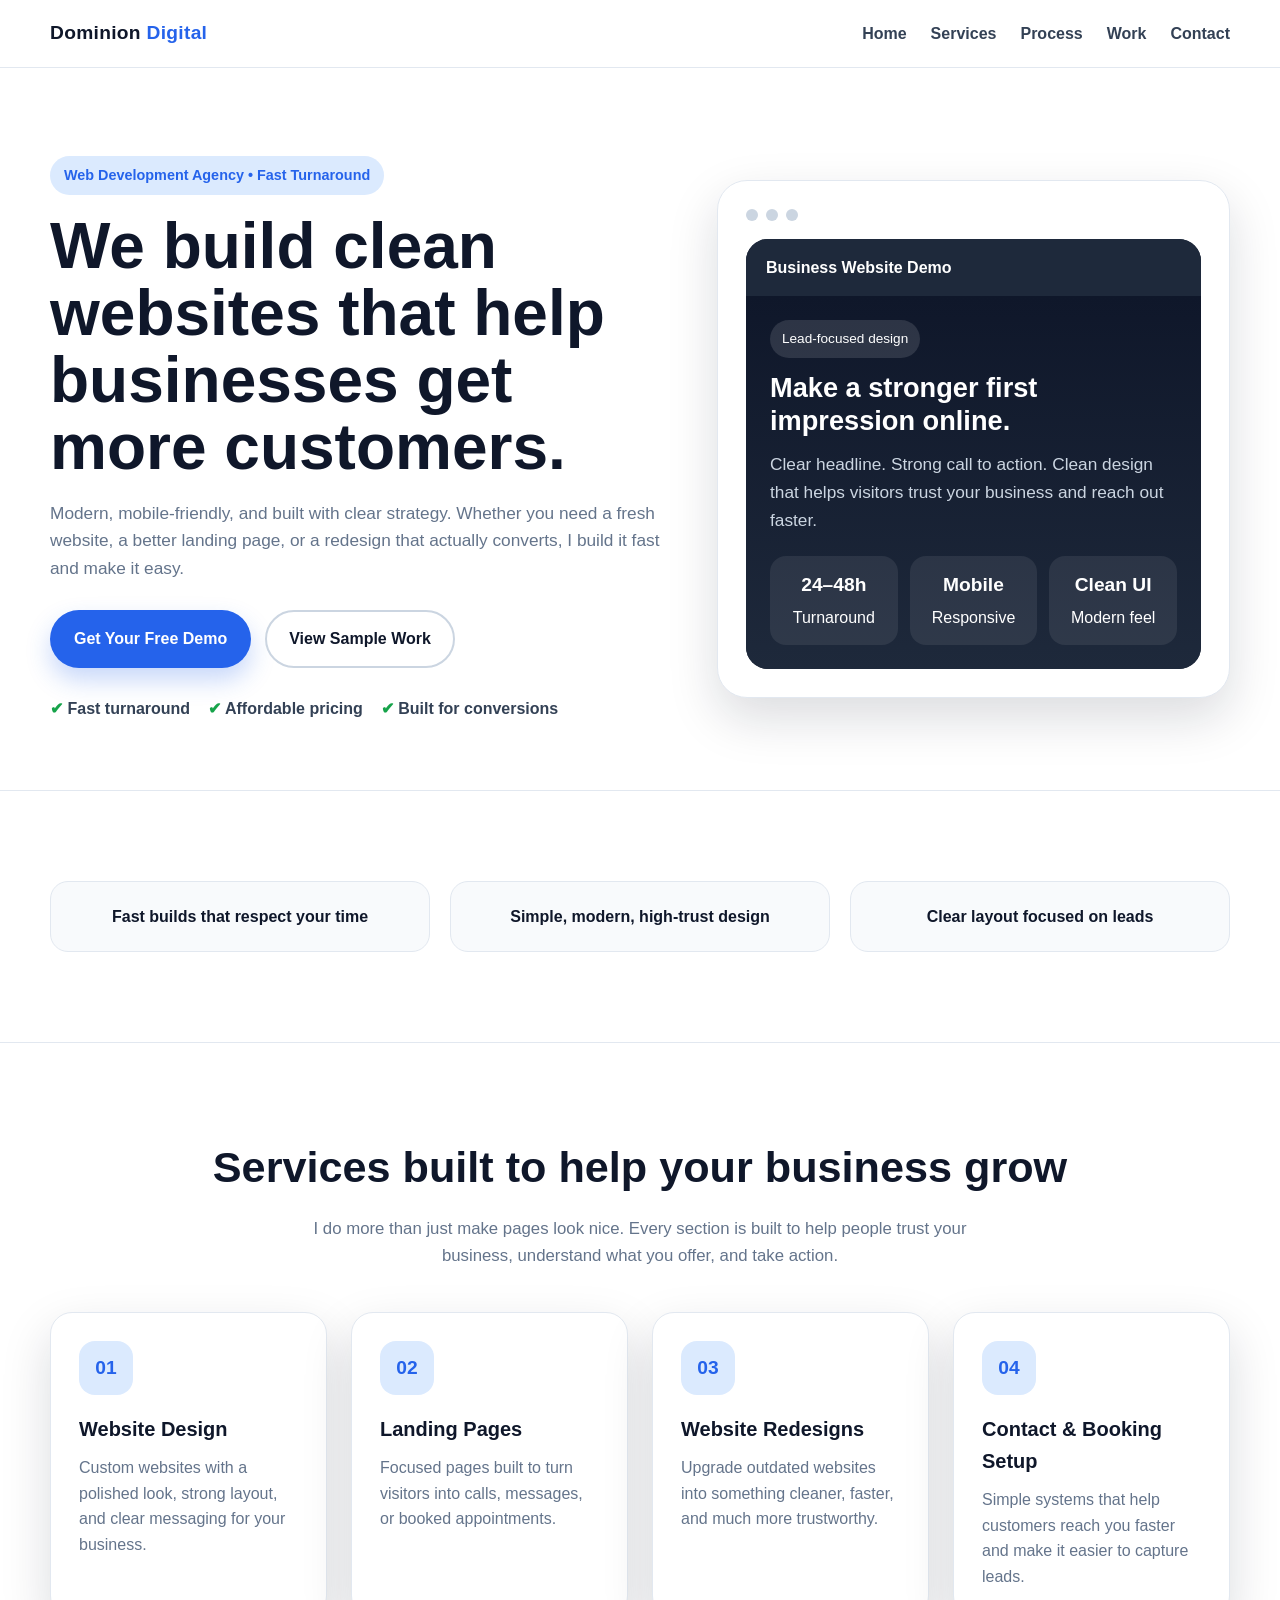
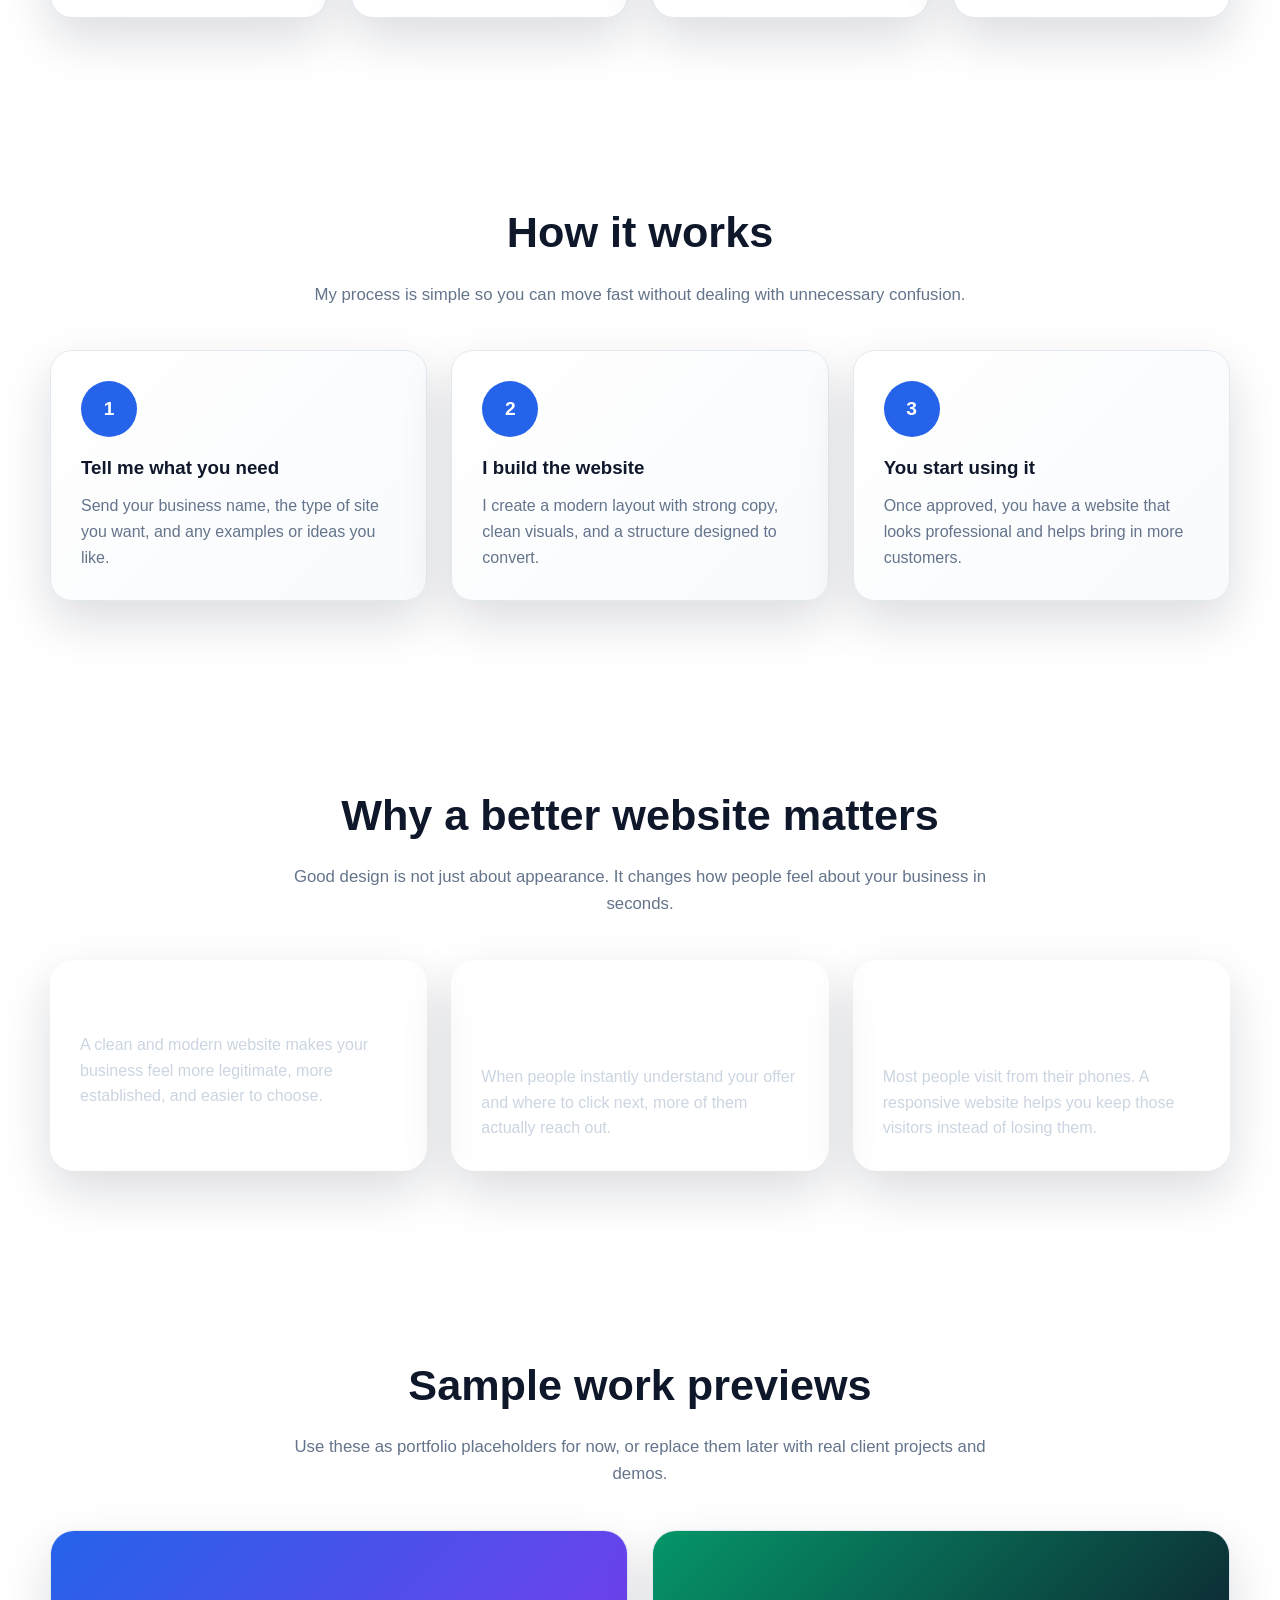
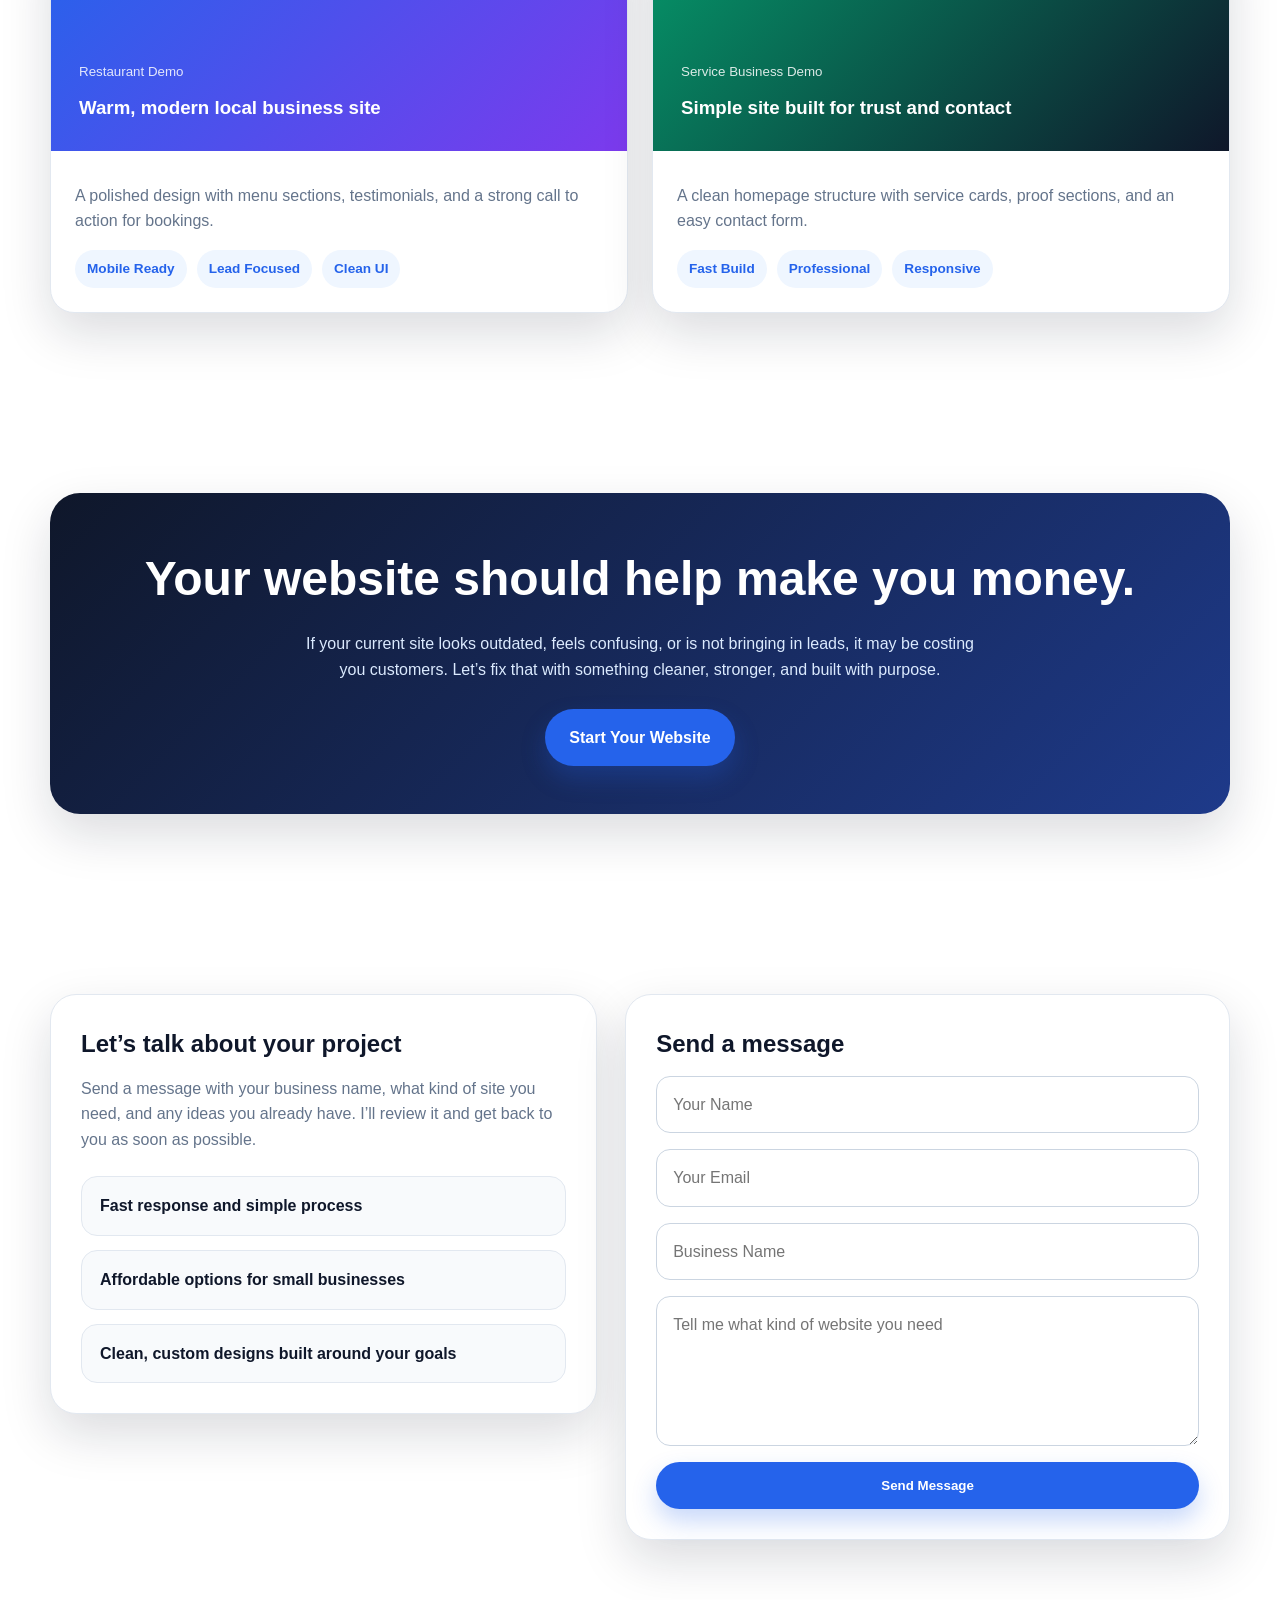
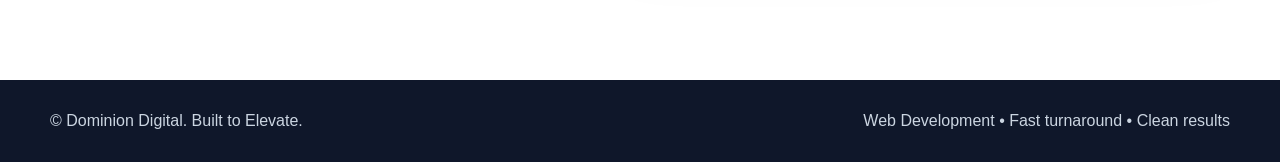
==== index.html @ 0192333b "Update index.html" ====
<!DOCTYPE html>
<html lang="en">
<head>
  <meta charset="UTF-8" />
  <meta name="viewport" content="width=device-width, initial-scale=1.0" />
  <title>Dominion Digital</title>
  <style>
    * {
      margin: 0;
      padding: 0;
      box-sizing: border-box;
    }

    :root {
      /*
      --bg: #0f172a;
      --bg-soft: #111827; */
      --card: #ffffff;
      --text: #0f172a;
      --muted: #64748b;
      --light: #e2e8f0;
      --accent: #2563eb;
      --accent-dark: #1d4ed8;
      --success: #16a34a;
      --shadow: 0 20px 50px rgba(15, 23, 42, 0.15);
      --radius: 22px;
      --max: 1180px;
    }

    html {
      scroll-behavior: smooth;
    }

    body {
      font-family: Arial, Helvetica, sans-serif;
      color: var(--text);
      line-height: 1.6;
      background: url("https://i.gifer.com/origin/a9/a9275d1c460581c5c60803aae0e03302_w200.gif") no-repeat center center;
      background-size: cover;
    }

    a {
      text-decoration: none;
      color: inherit;
    }

    .container {
      width: min(var(--max), calc(100% - 2rem));
      margin: 0 auto;
    }

    .btn {
      display: inline-block;
      padding: 14px 22px;
      border-radius: 999px;
      font-weight: 700;
      transition: 0.25s ease;
      border: 2px solid transparent;
    }

    .btn-primary {
      background: var(--accent);
      color: white;
      box-shadow: 0 12px 25px rgba(37, 99, 235, 0.25);
    }

    .btn-primary:hover {
      background: var(--accent-dark);
      transform: translateY(-2px);
    }

    .btn-secondary {
      background: white;
      color: var(--text);
      border-color: #cbd5e1;
    }

    .btn-secondary:hover {
      transform: translateY(-2px);
      border-color: var(--accent);
      color: var(--accent);
    }

    .section {
      background: url("https://i.gifer.com/origin/a9/a9275d1c460581c5c60803aae0e03302_w200.gif") no-repeat bottom;
      background-size: 100% auto;
    }

    .section-title {
      font-size: clamp(2rem, 4vw, 2.7rem);
      margin-bottom: 14px;
      text-align: center;
    }

    .section-text {
      max-width: 720px;
      margin: 0 auto 42px;
      color: var(--muted);
      text-align: center;
      font-size: 1.05rem;
    }

    header {
      position: sticky;
      top: 0;
      z-index: 100;
      background: rgba(255, 255, 255, 0.92);
      backdrop-filter: blur(12px);
      border-bottom: 1px solid #e2e8f0;
    }

    .nav-wrap {
      display: flex;
      align-items: center;
      justify-content: space-between;
      padding: 18px 0;
      gap: 20px;
    }

    .logo {
      font-size: 1.2rem;
      font-weight: 800;
      letter-spacing: 0.3px;
    }

    .logo span {
      color: var(--accent);
    }

    nav {
      display: flex;
      gap: 24px;
      align-items: center;
      flex-wrap: wrap;
    }

    nav a {
      color: #334155;
      font-weight: 600;
    }

    nav a:hover {
      color: var(--accent);
    }

    .hero {
      background: rgba(255, 255, 255, 0.85);
      backdrop-filter: blur(10px);
      padding: 88px 0 68px;
      overflow: hidden;
    }

    .hero-grid {
      display: grid;
      grid-template-columns: 1.1fr 0.9fr;
      align-items: center;
      gap: 40px;
    }

    .eyebrow {
      display: inline-block;
      background: #dbeafe;
      color: var(--accent);
      padding: 8px 14px;
      border-radius: 999px;
      font-size: 0.9rem;
      font-weight: 700;
      margin-bottom: 18px;
    }

    .hero h1 {
      font-size: clamp(2.5rem, 5vw, 4.4rem);
      line-height: 1.05;
      margin-bottom: 18px;
    }

    .hero p {
      font-size: 1.08rem;
      color: var(--muted);
      max-width: 620px;
      margin-bottom: 28px;
    }

    .hero-actions {
      display: flex;
      gap: 14px;
      flex-wrap: wrap;
      margin-bottom: 28px;
    }

    .mini-proof {
      display: flex;
      flex-wrap: wrap;
      gap: 18px;
      color: #334155;
      font-weight: 600;
    }

    .mini-proof span::before {
      content: "✔ ";
      color: var(--success);
    }

    .hero-card {
      background: white;
      border-radius: 30px;
      padding: 28px;
      box-shadow: var(--shadow);
      border: 1px solid #e2e8f0;
    }

    .browser-bar {
      display: flex;
      gap: 8px;
      margin-bottom: 18px;
    }

    .browser-bar span {
      width: 12px;
      height: 12px;
      border-radius: 50%;
      background: #cbd5e1;
    }

    .mockup {
      border-radius: 22px;
      overflow: hidden;
      background: #0f172a;
    }

    .mockup-top {
      background: #1e293b;
      color: white;
      padding: 16px 20px;
      font-weight: 700;
    }

    .mockup-body {
      padding: 24px;
      background: linear-gradient(180deg, #0f172a, #1e293b);
      color: white;
    }

    .mockup-badge {
      display: inline-block;
      background: rgba(255,255,255,0.12);
      padding: 8px 12px;
      border-radius: 999px;
      font-size: 0.85rem;
      margin-bottom: 14px;
    }

    .mockup h3 {
      font-size: 1.7rem;
      line-height: 1.2;
      margin-bottom: 14px;
    }

    .mockup p {
      color: #cbd5e1;
      margin-bottom: 22px;
    }

    .mockup-stats {
      display: grid;
      grid-template-columns: repeat(3, 1fr);
      gap: 12px;
    }

    .mockup-stats div {
      background: rgba(255,255,255,0.08);
      border-radius: 16px;
      padding: 14px;
      text-align: center;
    }

    .mockup-stats strong {
      display: block;
      font-size: 1.2rem;
      margin-bottom: 4px;
    }

    .proof {
      padding: 28px 0;
      border-top: 1px solid #e2e8f0;
      border-bottom: 1px solid #e2e8f0;
    }

    .proof-row {
      display: grid;
      grid-template-columns: repeat(3, 1fr);
      gap: 20px;
    }

    .proof-item {
      background: #f8fafc;
      border: 1px solid #e2e8f0;
      padding: 22px;
      border-radius: 18px;
      text-align: center;
      font-weight: 700;
    }

    .proof,
    .services,
    .process,
    .benefits,
    .portfolio,
    .contact {
      padding: 90px 0;
    }

    .cards {
      display: grid;
      grid-template-columns: repeat(4, 1fr);
      gap: 24px;
    }

    .card {
      background: white;
      border-radius: var(--radius);
      padding: 28px;
      box-shadow: var(--shadow);
      border: 1px solid #e2e8f0;
      transition: 0.25s ease;
    }

    .card:hover {
      transform: translateY(-6px);
    }

    .icon {
      width: 54px;
      height: 54px;
      border-radius: 16px;
      display: grid;
      place-items: center;
      background: #dbeafe;
      color: var(--accent);
      font-size: 1.2rem;
      font-weight: 800;
      margin-bottom: 18px;
    }

    .card h3 {
      margin-bottom: 10px;
      font-size: 1.25rem;
    }

    .card p {
      color: var(--muted);
    }

    .process-wrap {
      display: grid;
      grid-template-columns: repeat(3, 1fr);
      gap: 24px;
    }

    .step {
      background: linear-gradient(135deg, white, #f8fafc);
      border-radius: 22px;
      border: 1px solid #e2e8f0;
      box-shadow: var(--shadow);
      padding: 30px;
    }

    .step-number {
      width: 56px;
      height: 56px;
      border-radius: 50%;
      display: grid;
      place-items: center;
      font-size: 1.2rem;
      font-weight: 800;
      color: white;
      background: var(--accent);
      margin-bottom: 16px;
    }

    .step h3 {
      margin-bottom: 10px;
    }

    .step p {
      color: var(--muted);
    }

    .benefit-grid {
      display: grid;
      grid-template-columns: repeat(3, 1fr);
      gap: 24px;
    }

    .benefit {
      background: var(--bg);
      color: white;
      border-radius: 24px;
      padding: 30px;
      box-shadow: var(--shadow);
    }

    .benefit h3 {
      margin-bottom: 10px;
      font-size: 1.25rem;
    }

    .benefit p {
      color: #cbd5e1;
    }

    .portfolio-grid {
      display: grid;
      grid-template-columns: repeat(2, 1fr);
      gap: 24px;
    }

    .portfolio-card {
      background: white;
      border-radius: 24px;
      overflow: hidden;
      box-shadow: var(--shadow);
      border: 1px solid #e2e8f0;
    }

    .portfolio-image {
      height: 220px;
      background: linear-gradient(135deg, #2563eb, #7c3aed);
      padding: 28px;
      color: white;
      display: flex;
      flex-direction: column;
      justify-content: end;
    }

    .portfolio-image small {
      opacity: 0.85;
      margin-bottom: 10px;
    }

    .portfolio-content {
      padding: 24px;
    }

    .portfolio-content p {
      color: var(--muted);
      margin: 8px 0 16px;
    }

    .tag-row {
      display: flex;
      gap: 10px;
      flex-wrap: wrap;
    }

    .tag {
      padding: 8px 12px;
      border-radius: 999px;
      background: #eff6ff;
      color: var(--accent);
      font-size: 0.85rem;
      font-weight: 700;
    }

    .cta {
      padding: 90px 0;
    }

    .cta-box {
      background: linear-gradient(135deg, #0f172a, #1e3a8a);
      color: white;
      border-radius: 30px;
      padding: 48px;
      text-align: center;
      box-shadow: var(--shadow);
    }

    .cta-box h2 {
      font-size: clamp(2rem, 4vw, 3rem);
      margin-bottom: 14px;
    }

    .cta-box p {
      max-width: 680px;
      margin: 0 auto 26px;
      color: #dbeafe;
    }

    .contact-wrap {
      display: grid;
      grid-template-columns: 0.95fr 1.05fr;
      gap: 28px;
      align-items: start;
    }

    .contact-info,
    .contact-form {
      background: white;
      border-radius: 26px;
      padding: 30px;
      border: 1px solid #e2e8f0;
      box-shadow: var(--shadow);
    }

    .contact-info h3,
    .contact-form h3 {
      font-size: 1.5rem;
      margin-bottom: 12px;
    }

    .contact-info p {
      color: var(--muted);
      margin-bottom: 18px;
    }

    .contact-points {
      display: grid;
      gap: 14px;
      margin-top: 24px;
    }

    .contact-point {
      padding: 16px 18px;
      border-radius: 16px;
      background: #f8fafc;
      border: 1px solid #e2e8f0;
      font-weight: 600;
    }

    form {
      display: grid;
      gap: 16px;
    }

    input,
    textarea {
      width: 100%;
      padding: 15px 16px;
      border-radius: 14px;
      border: 1px solid #cbd5e1;
      font: inherit;
      outline: none;
      transition: 0.2s ease;
      background: #fff;
    }

    input:focus,
    textarea:focus {
      border-color: var(--accent);
      box-shadow: 0 0 0 4px rgba(37, 99, 235, 0.12);
    }

    textarea {
      min-height: 150px;
      resize: vertical;
    }

    footer {
      background: #0f172a;
      color: #cbd5e1;
      padding: 28px 0;
      margin-top: 50px;
    }

    .footer-row {
      display: flex;
      justify-content: space-between;
      gap: 18px;
      flex-wrap: wrap;
      align-items: center;
    }

    @media (max-width: 1024px) {
      .hero-grid,
      .contact-wrap,
      .cards,
      .proof-row,
      .benefit-grid,
      .process-wrap,
      .portfolio-grid {
        grid-template-columns: repeat(2, 1fr);
      }
    }

    @media (max-width: 768px) {
      .nav-wrap {
        flex-direction: column;
        align-items: flex-start;
      }

      nav {
        gap: 14px;
      }

      .hero-grid,
      .cards,
      .proof-row,
      .benefit-grid,
      .process-wrap,
      .portfolio-grid,
      .contact-wrap,
      .mockup-stats {
        grid-template-columns: 1fr;
      }

      .hero {
        padding-top: 64px;
      }

      .cta-box,
      .contact-info,
      .contact-form,
      .hero-card,
      .card,
      .step,
      .benefit {
        padding: 24px;
      }
    }
  </style>
</head>
<body>
  <header>
    <div class="container nav-wrap">
      <a href="#home" class="logo">Dominion <span>Digital</span></a>
      <nav>
        <a href="#home">Home</a>
        <a href="#services">Services</a>
        <a href="#process">Process</a>
        <a href="#portfolio">Work</a>
        <a href="#contact">Contact</a>
      </nav>
    </div>
  </header>

  <section class="hero" id="home">
    <div class="container hero-grid">
      <div>
        <div class="eyebrow">Web Development Agency • Fast Turnaround</div>
        <h1>We build clean websites that help businesses get more customers.</h1>
        <p>
          Modern, mobile-friendly, and built with clear strategy. Whether you need a fresh website,
          a better landing page, or a redesign that actually converts, I build it fast and make it easy.
        </p>
        <div class="hero-actions">
          <a href="#contact" class="btn btn-primary">Get Your Free Demo</a>
          <a href="#portfolio" class="btn btn-secondary">View Sample Work</a>
        </div>
        <div class="mini-proof">
          <span>Fast turnaround</span>
          <span>Affordable pricing</span>
          <span>Built for conversions</span>
        </div>
      </div>

      <div class="hero-card">
        <div class="browser-bar">
          <span></span><span></span><span></span>
        </div>
        <div class="mockup">
          <div class="mockup-top">Business Website Demo</div>
          <div class="mockup-body">
            <div class="mockup-badge">Lead-focused design</div>
            <h3>Make a stronger first impression online.</h3>
            <p>
              Clear headline. Strong call to action. Clean design that helps visitors trust your business and reach out faster.
            </p>
            <div class="mockup-stats">
              <div>
                <strong>24–48h</strong>
                <span>Turnaround</span>
              </div>
              <div>
                <strong>Mobile</strong>
                <span>Responsive</span>
              </div>
              <div>
                <strong>Clean UI</strong>
                <span>Modern feel</span>
              </div>
            </div>
          </div>
        </div>
      </div>
    </div>
  </section>

  <section class="proof">
    <div class="container proof-row">
      <div class="proof-item">Fast builds that respect your time</div>
      <div class="proof-item">Simple, modern, high-trust design</div>
      <div class="proof-item">Clear layout focused on leads</div>
    </div>
  </section>

  <section class="services" id="services">
    <div class="container">
      <h2 class="section-title">Services built to help your business grow</h2>
      <p class="section-text">
        I do more than just make pages look nice. Every section is built to help people trust your business,
        understand what you offer, and take action.
      </p>

      <div class="cards">
        <article class="card">
          <div class="icon">01</div>
          <h3>Website Design</h3>
          <p>Custom websites with a polished look, strong layout, and clear messaging for your business.</p>
        </article>

        <article class="card">
          <div class="icon">02</div>
          <h3>Landing Pages</h3>
          <p>Focused pages built to turn visitors into calls, messages, or booked appointments.</p>
        </article>

        <article class="card">
          <div class="icon">03</div>
          <h3>Website Redesigns</h3>
          <p>Upgrade outdated websites into something cleaner, faster, and much more trustworthy.</p>
        </article>

        <article class="card">
          <div class="icon">04</div>
          <h3>Contact & Booking Setup</h3>
          <p>Simple systems that help customers reach you faster and make it easier to capture leads.</p>
        </article>
      </div>
    </div>
  </section>

  <section class="process" id="process">
    <div class="container">
      <h2 class="section-title">How it works</h2>
      <p class="section-text">
        My process is simple so you can move fast without dealing with unnecessary confusion.
      </p>

      <div class="process-wrap">
        <article class="step">
          <div class="step-number">1</div>
          <h3>Tell me what you need</h3>
          <p>Send your business name, the type of site you want, and any examples or ideas you like.</p>
        </article>

        <article class="step">
          <div class="step-number">2</div>
          <h3>I build the website</h3>
          <p>I create a modern layout with strong copy, clean visuals, and a structure designed to convert.</p>
        </article>

        <article class="step">
          <div class="step-number">3</div>
          <h3>You start using it</h3>
          <p>Once approved, you have a website that looks professional and helps bring in more customers.</p>
        </article>
      </div>
    </div>
  </section>

  <section class="benefits">
    <div class="container">
      <h2 class="section-title">Why a better website matters</h2>
      <p class="section-text">
        Good design is not just about appearance. It changes how people feel about your business in seconds.
      </p>

      <div class="benefit-grid">
        <article class="benefit">
          <h3>Better design builds trust</h3>
          <p>A clean and modern website makes your business feel more legitimate, more established, and easier to choose.</p>
        </article>

        <article class="benefit">
          <h3>Clear layouts improve conversions</h3>
          <p>When people instantly understand your offer and where to click next, more of them actually reach out.</p>
        </article>

        <article class="benefit">
          <h3>Mobile-friendly design wins more customers</h3>
          <p>Most people visit from their phones. A responsive website helps you keep those visitors instead of losing them.</p>
        </article>
      </div>
    </div>
  </section>

  <section class="portfolio" id="portfolio">
    <div class="container">
      <h2 class="section-title">Sample work previews</h2>
      <p class="section-text">
        Use these as portfolio placeholders for now, or replace them later with real client projects and demos.
      </p>

      <div class="portfolio-grid">
        <article class="portfolio-card">
          <div class="portfolio-image">
            <small>Restaurant Demo</small>
            <h3>Warm, modern local business site</h3>
          </div>
          <div class="portfolio-content">
            <p>A polished design with menu sections, testimonials, and a strong call to action for bookings.</p>
            <div class="tag-row">
              <span class="tag">Mobile Ready</span>
              <span class="tag">Lead Focused</span>
              <span class="tag">Clean UI</span>
            </div>
          </div>
        </article>

        <article class="portfolio-card">
          <div class="portfolio-image" style="background: linear-gradient(135deg, #059669, #0f172a);">
            <small>Service Business Demo</small>
            <h3>Simple site built for trust and contact</h3>
          </div>
          <div class="portfolio-content">
            <p>A clean homepage structure with service cards, proof sections, and an easy contact form.</p>
            <div class="tag-row">
              <span class="tag">Fast Build</span>
              <span class="tag">Professional</span>
              <span class="tag">Responsive</span>
            </div>
          </div>
        </article>
      </div>
    </div>
  </section>

  <section class="cta">
    <div class="container">
      <div class="cta-box">
        <h2>Your website should help make you money.</h2>
        <p>
          If your current site looks outdated, feels confusing, or is not bringing in leads, it may be costing you customers.
          Let’s fix that with something cleaner, stronger, and built with purpose.
        </p>
        <a href="#contact" class="btn btn-primary">Start Your Website</a>
      </div>
    </div>
  </section>

  <section class="contact" id="contact">
    <div class="container contact-wrap">
      <div class="contact-info">
        <h3>Let’s talk about your project</h3>
        <p>
          Send a message with your business name, what kind of site you need, and any ideas you already have.
          I’ll review it and get back to you as soon as possible.
        </p>

        <div class="contact-points">
          <div class="contact-point">Fast response and simple process</div>
          <div class="contact-point">Affordable options for small businesses</div>
          <div class="contact-point">Clean, custom designs built around your goals</div>
        </div>
      </div>

      <div class="contact-form">
        <h3>Send a message</h3>
        <form>
          <input type="text" placeholder="Your Name" required />
          <input type="email" placeholder="Your Email" required />
          <input type="text" placeholder="Business Name" />
          <textarea placeholder="Tell me what kind of website you need"></textarea>
          <button type="submit" class="btn btn-primary">Send Message</button>
        </form>
      </div>
    </div>
  </section>

  <footer>
    <div class="container footer-row">
      <p>© Dominion Digital. Built to Elevate.</p>
      <p>Web Development • Fast turnaround • Clean results</p>
    </div>
  </footer>
</body>
</html>
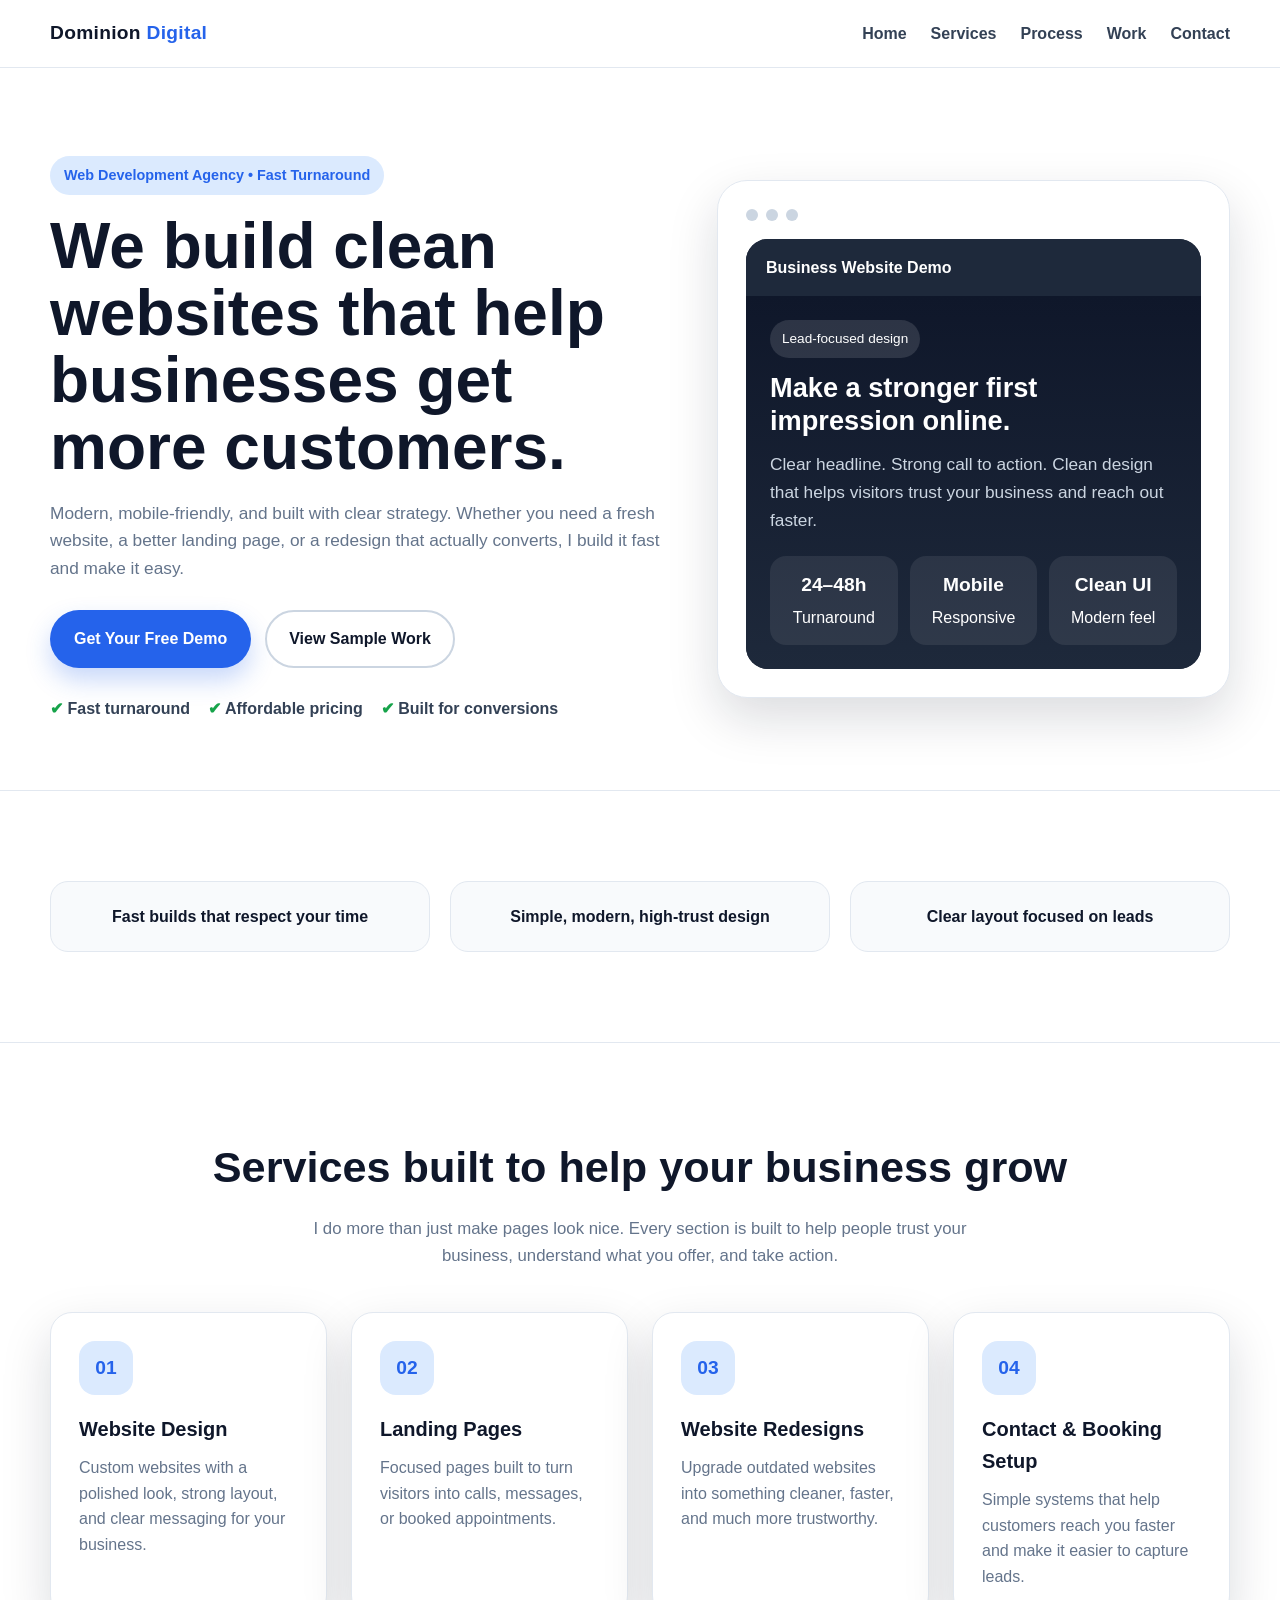
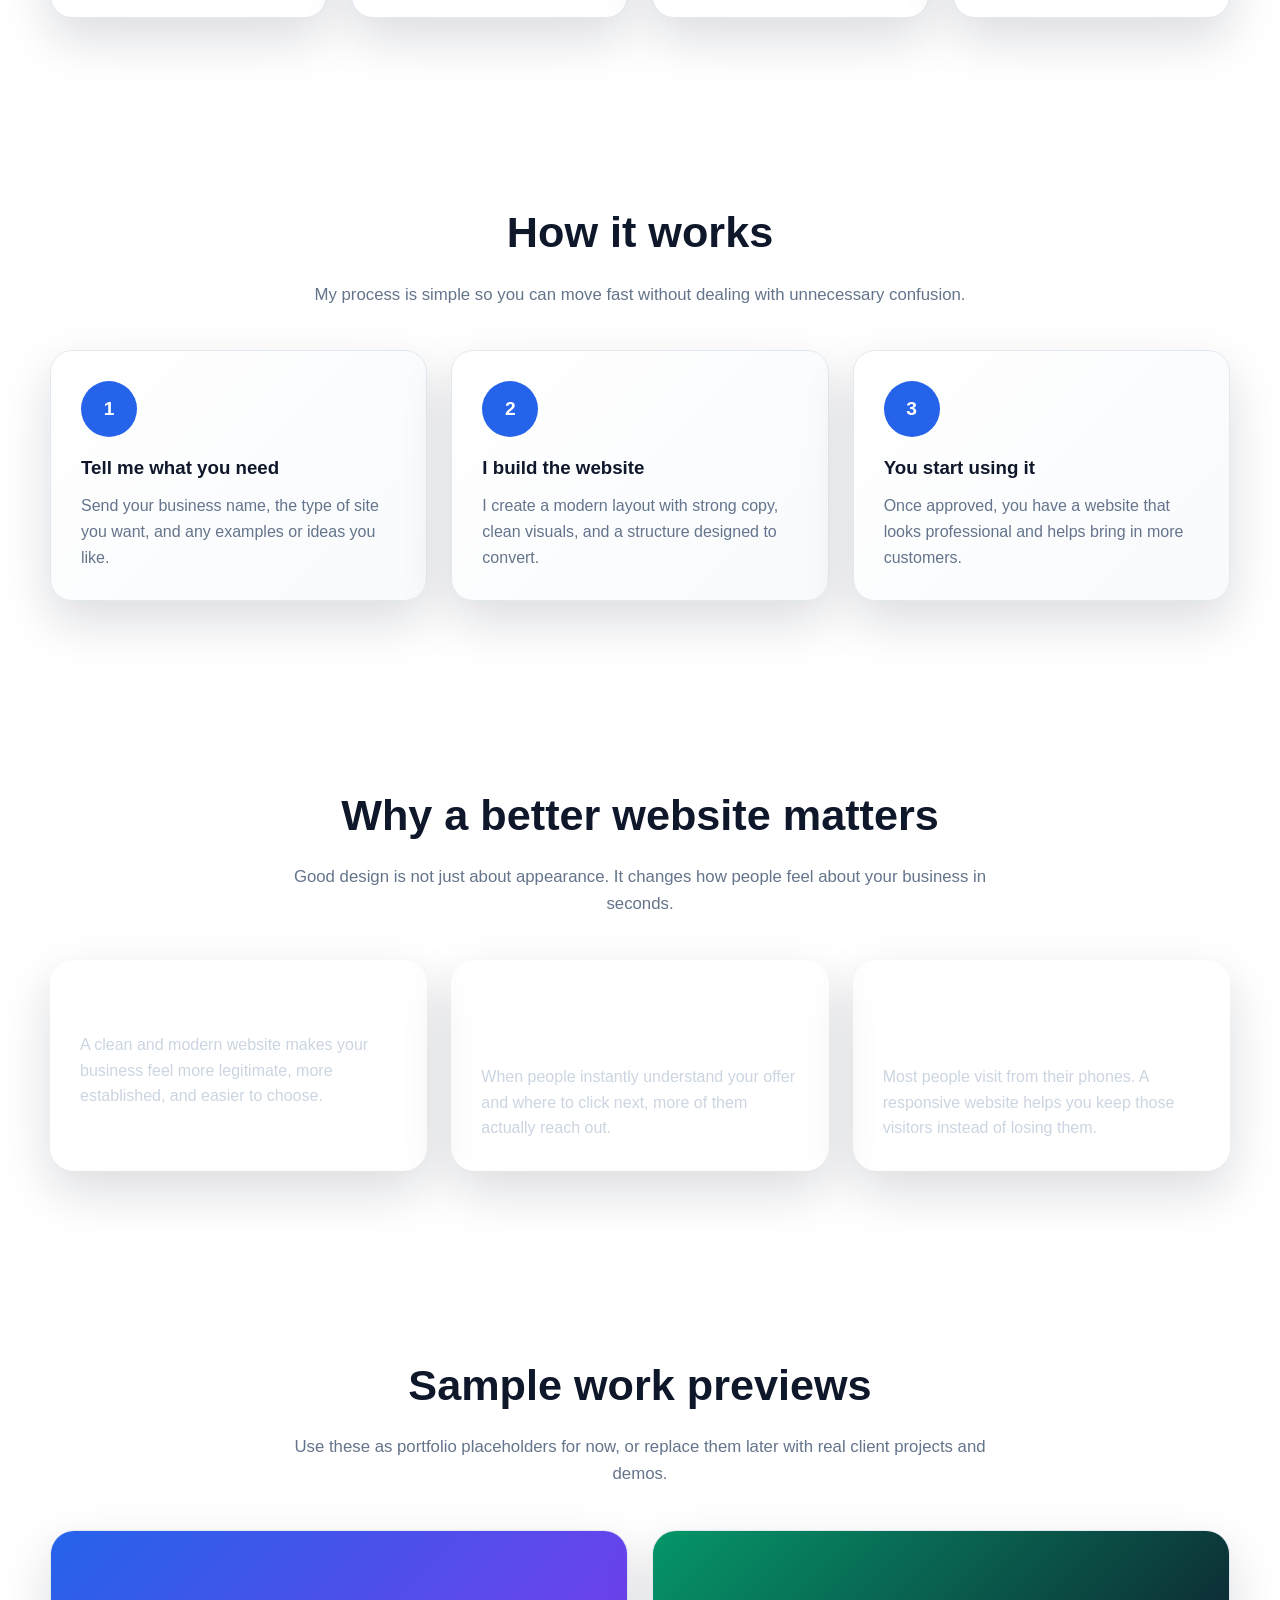
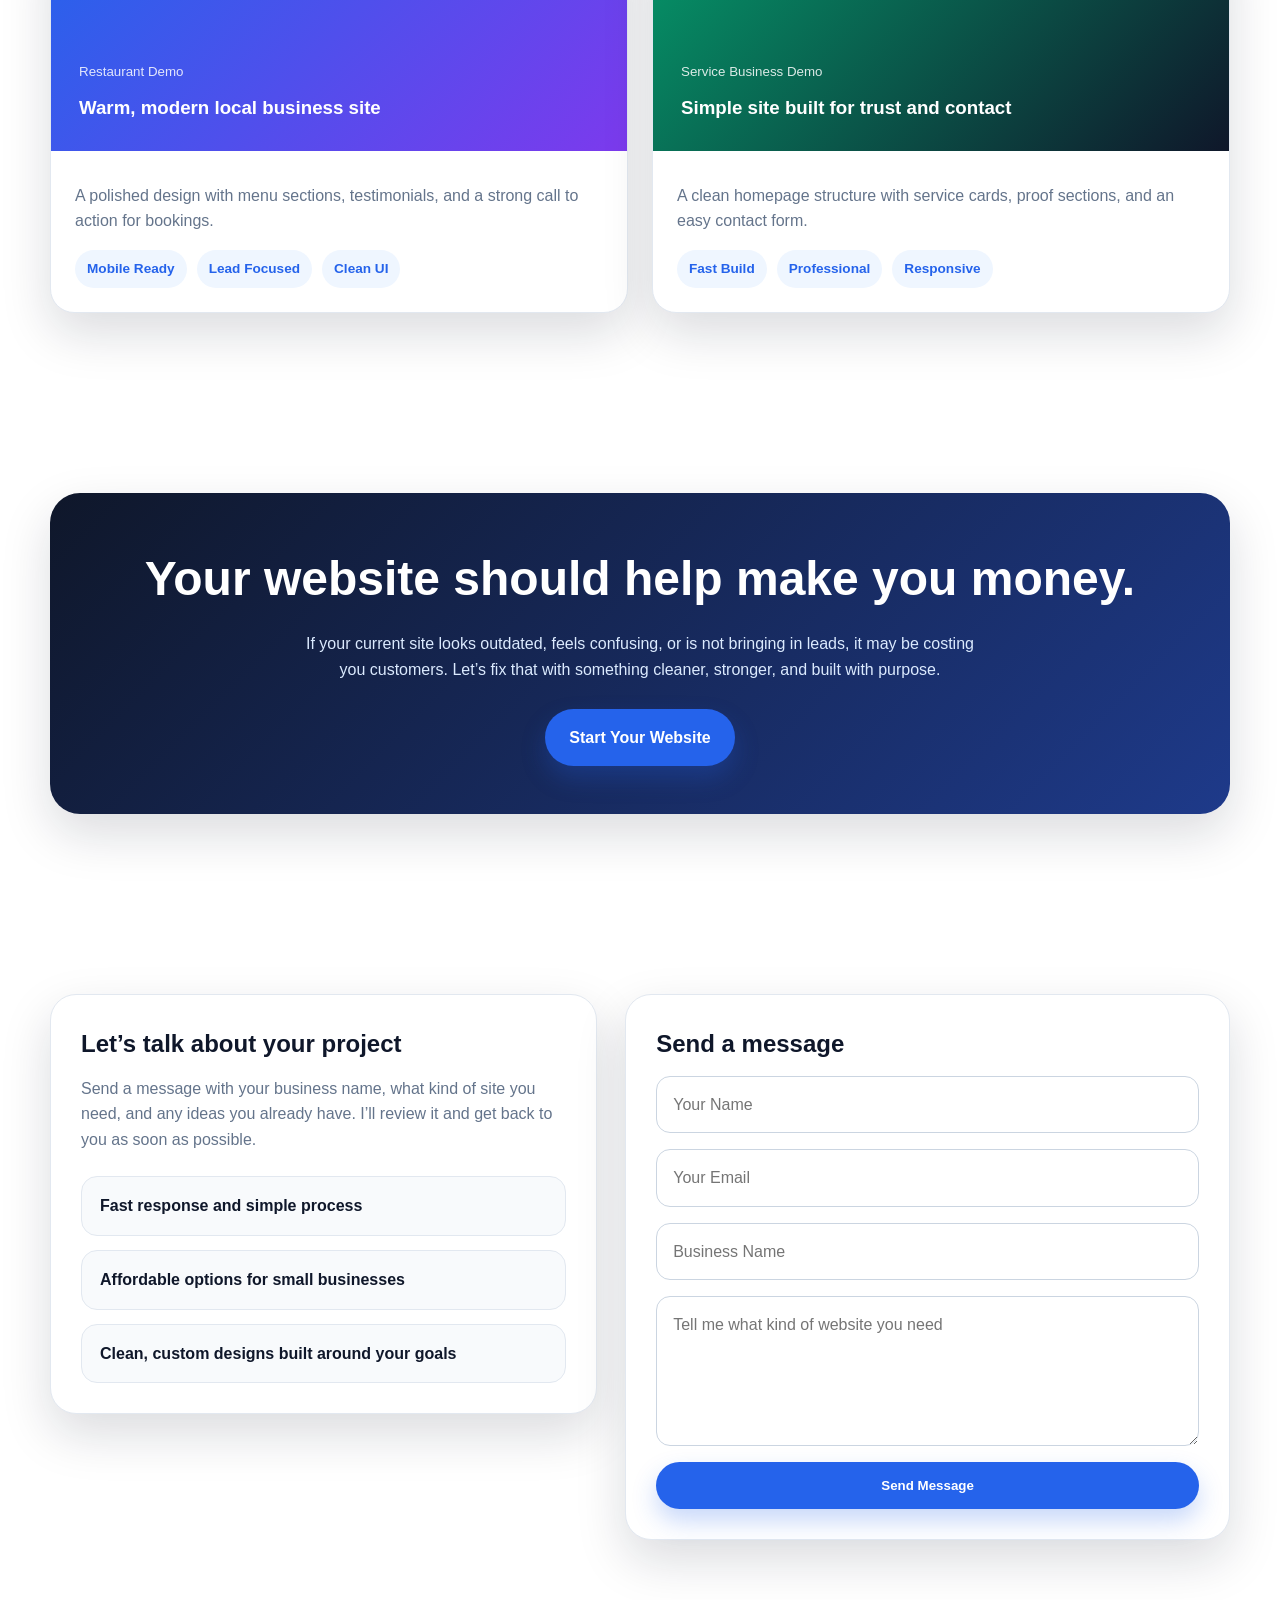
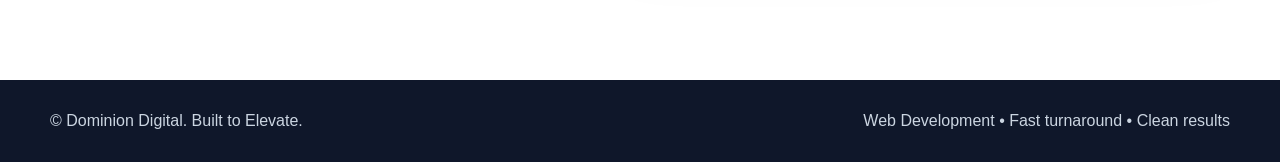
==== commit 2e8e4981: "Update index.html" ====
--- a/index.html
+++ b/index.html
@@ -144,7 +144,6 @@
     }
 
     .hero {
-      background: rgba(255, 255, 255, 0.85);
       backdrop-filter: blur(10px);
       padding: 88px 0 68px;
       overflow: hidden;
@@ -307,6 +306,7 @@
     .benefits,
     .portfolio,
     .contact {
+      background: rgb(255, 255, 255, 0.85);
       padding: 90px 0;
     }
 
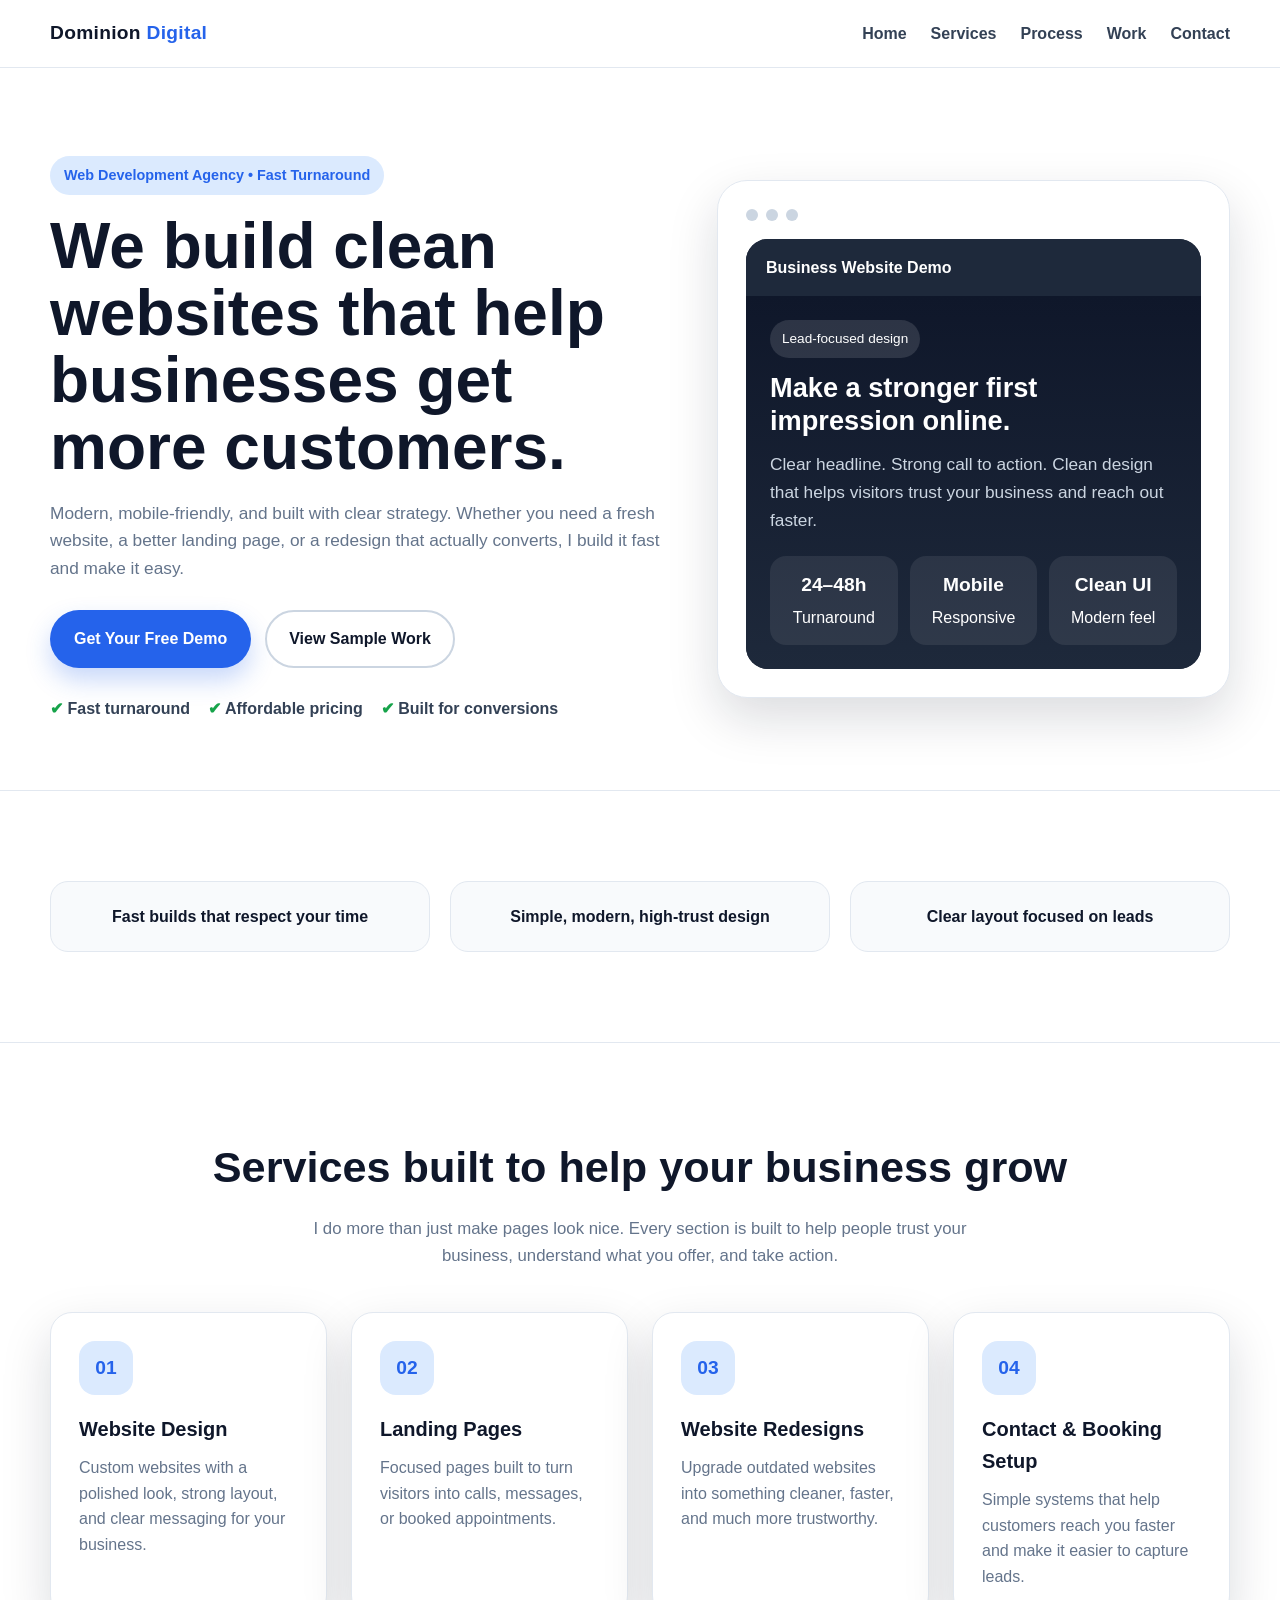
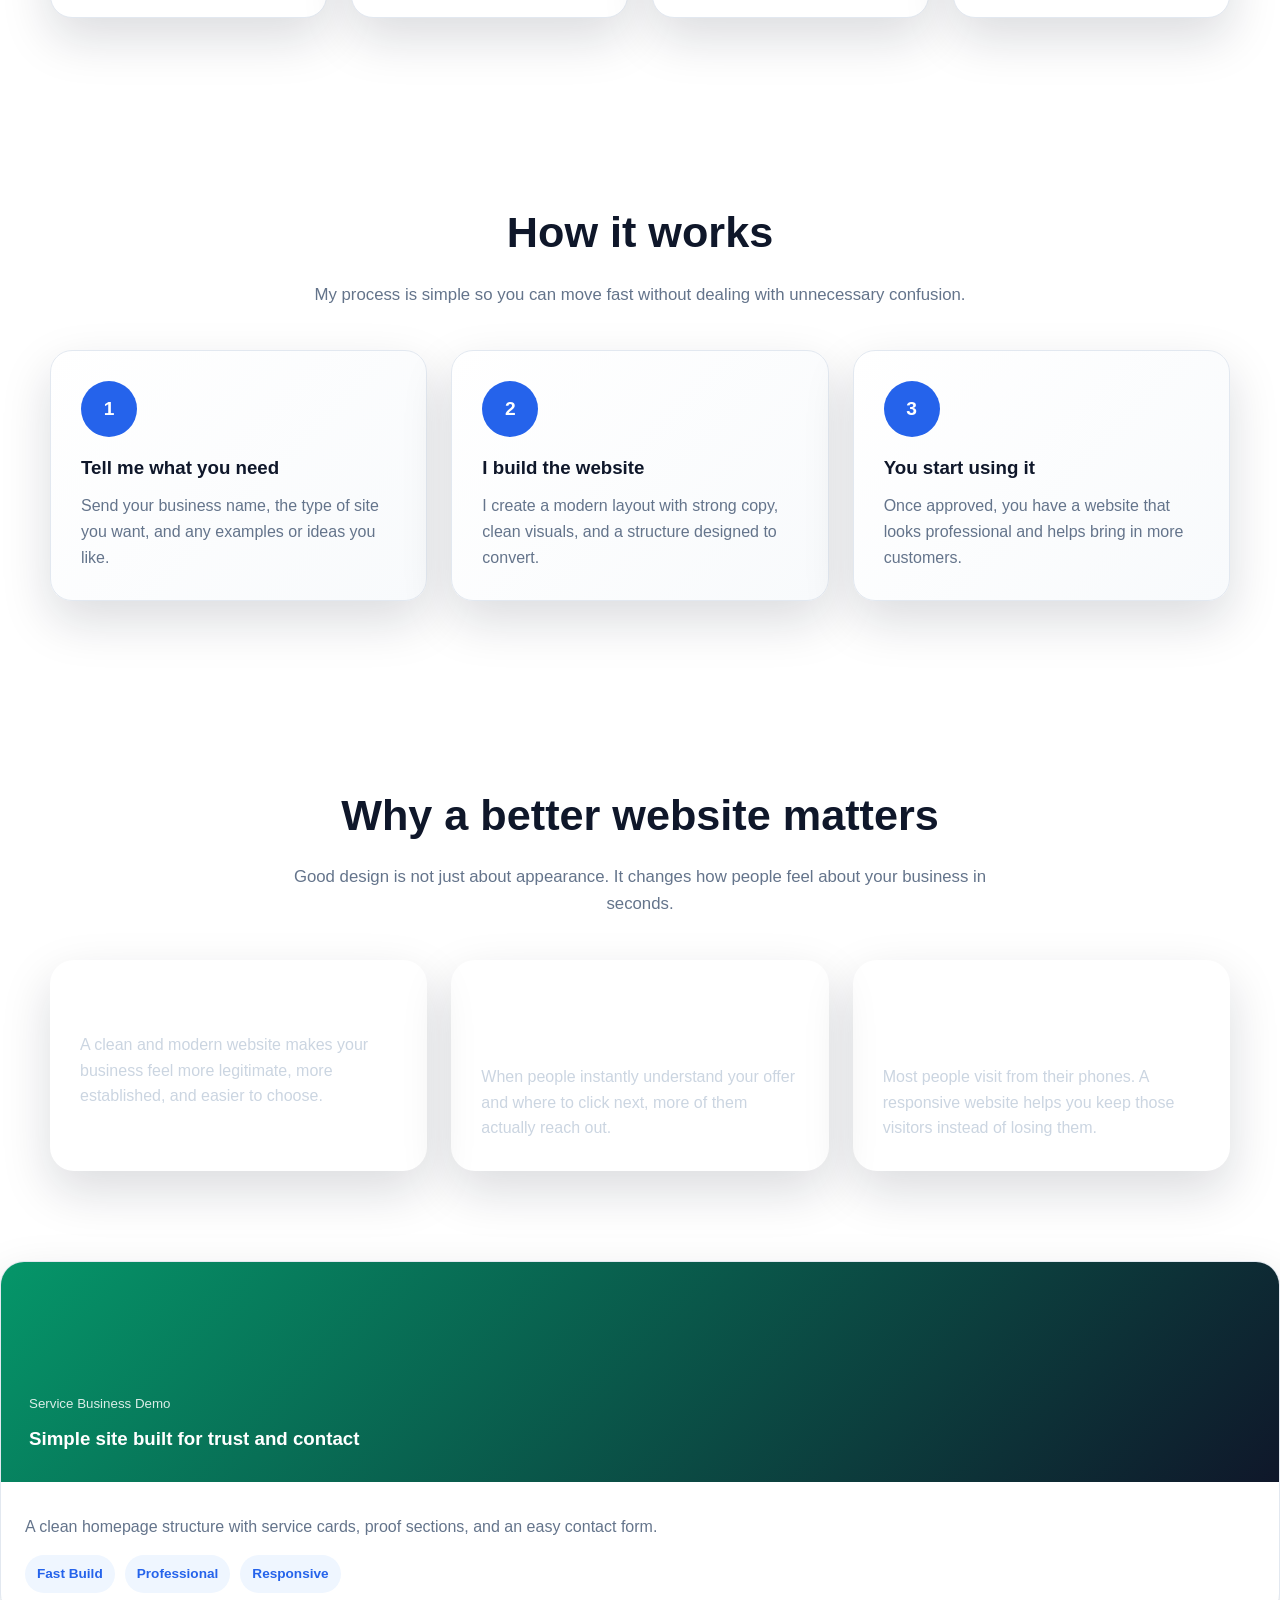
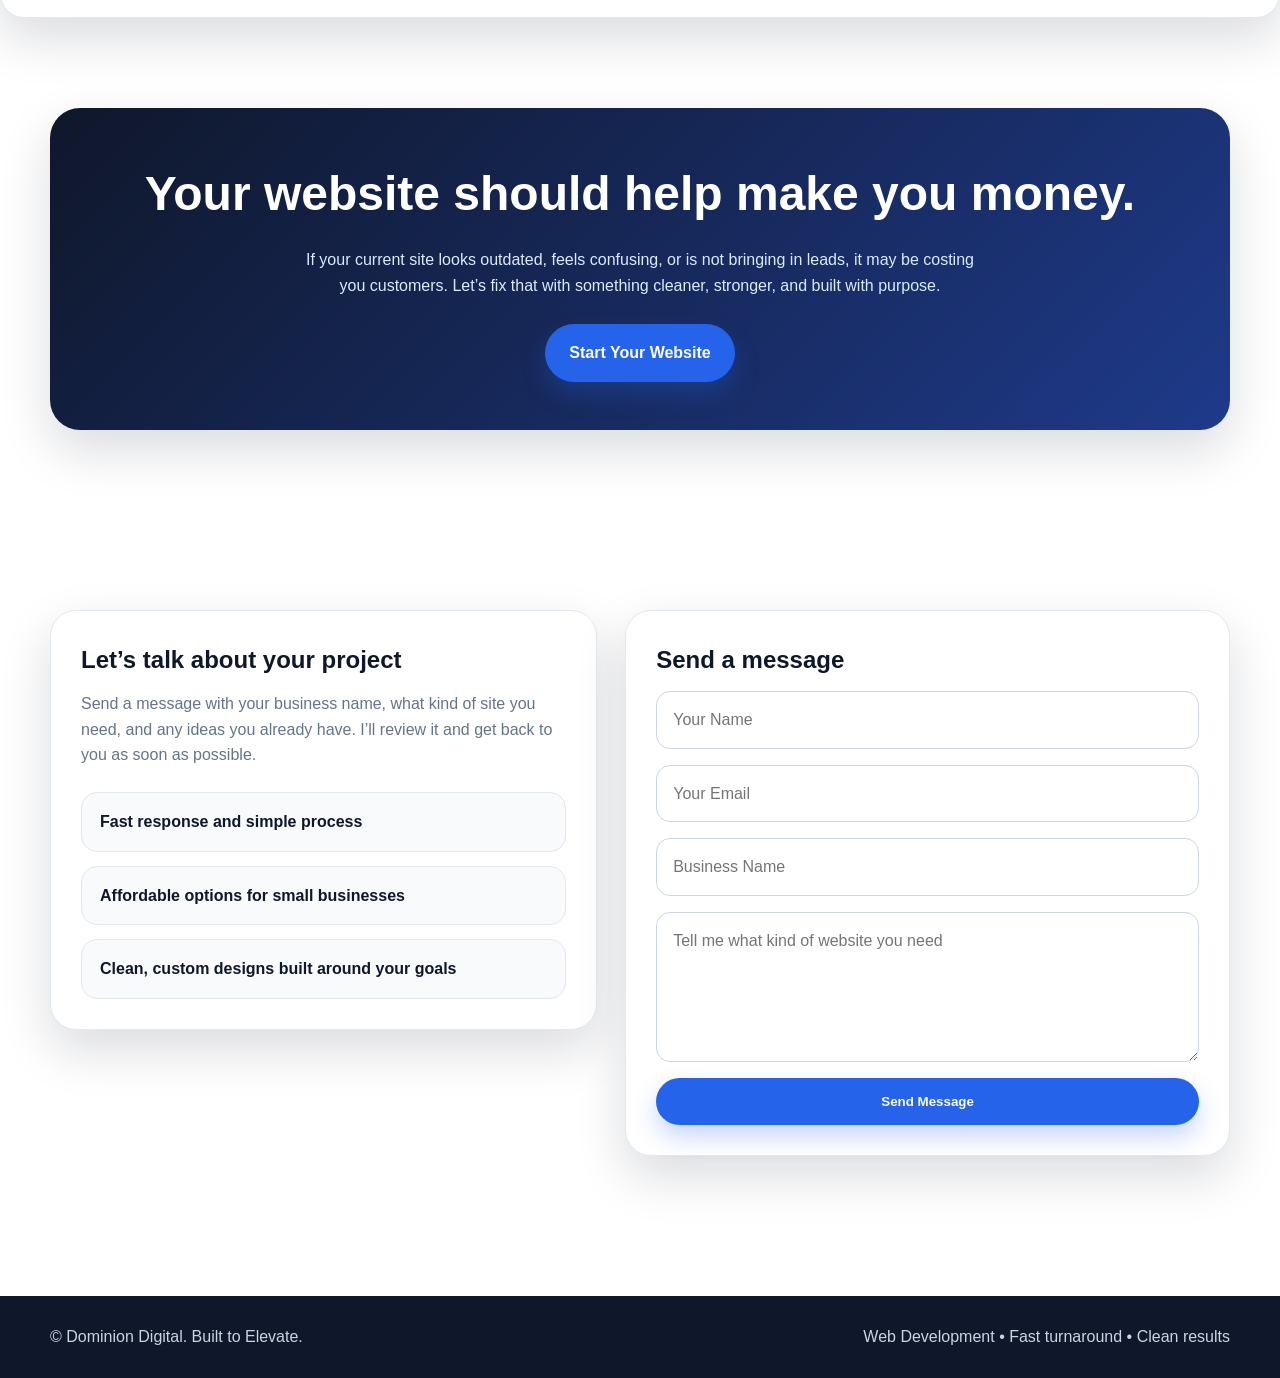
==== commit 9a3fdfc1: "Update index.html" ====
--- a/index.html
+++ b/index.html
@@ -783,28 +783,6 @@
       </div>
     </div>
   </section>
-
-  <section class="portfolio" id="portfolio">
-    <div class="container">
-      <h2 class="section-title">Sample work previews</h2>
-      <p class="section-text">
-        Use these as portfolio placeholders for now, or replace them later with real client projects and demos.
-      </p>
-
-      <div class="portfolio-grid">
-        <article class="portfolio-card">
-          <div class="portfolio-image">
-            <small>Restaurant Demo</small>
-            <h3>Warm, modern local business site</h3>
-          </div>
-          <div class="portfolio-content">
-            <p>A polished design with menu sections, testimonials, and a strong call to action for bookings.</p>
-            <div class="tag-row">
-              <span class="tag">Mobile Ready</span>
-              <span class="tag">Lead Focused</span>
-              <span class="tag">Clean UI</span>
-            </div>
-          </div>
         </article>
 
         <article class="portfolio-card">
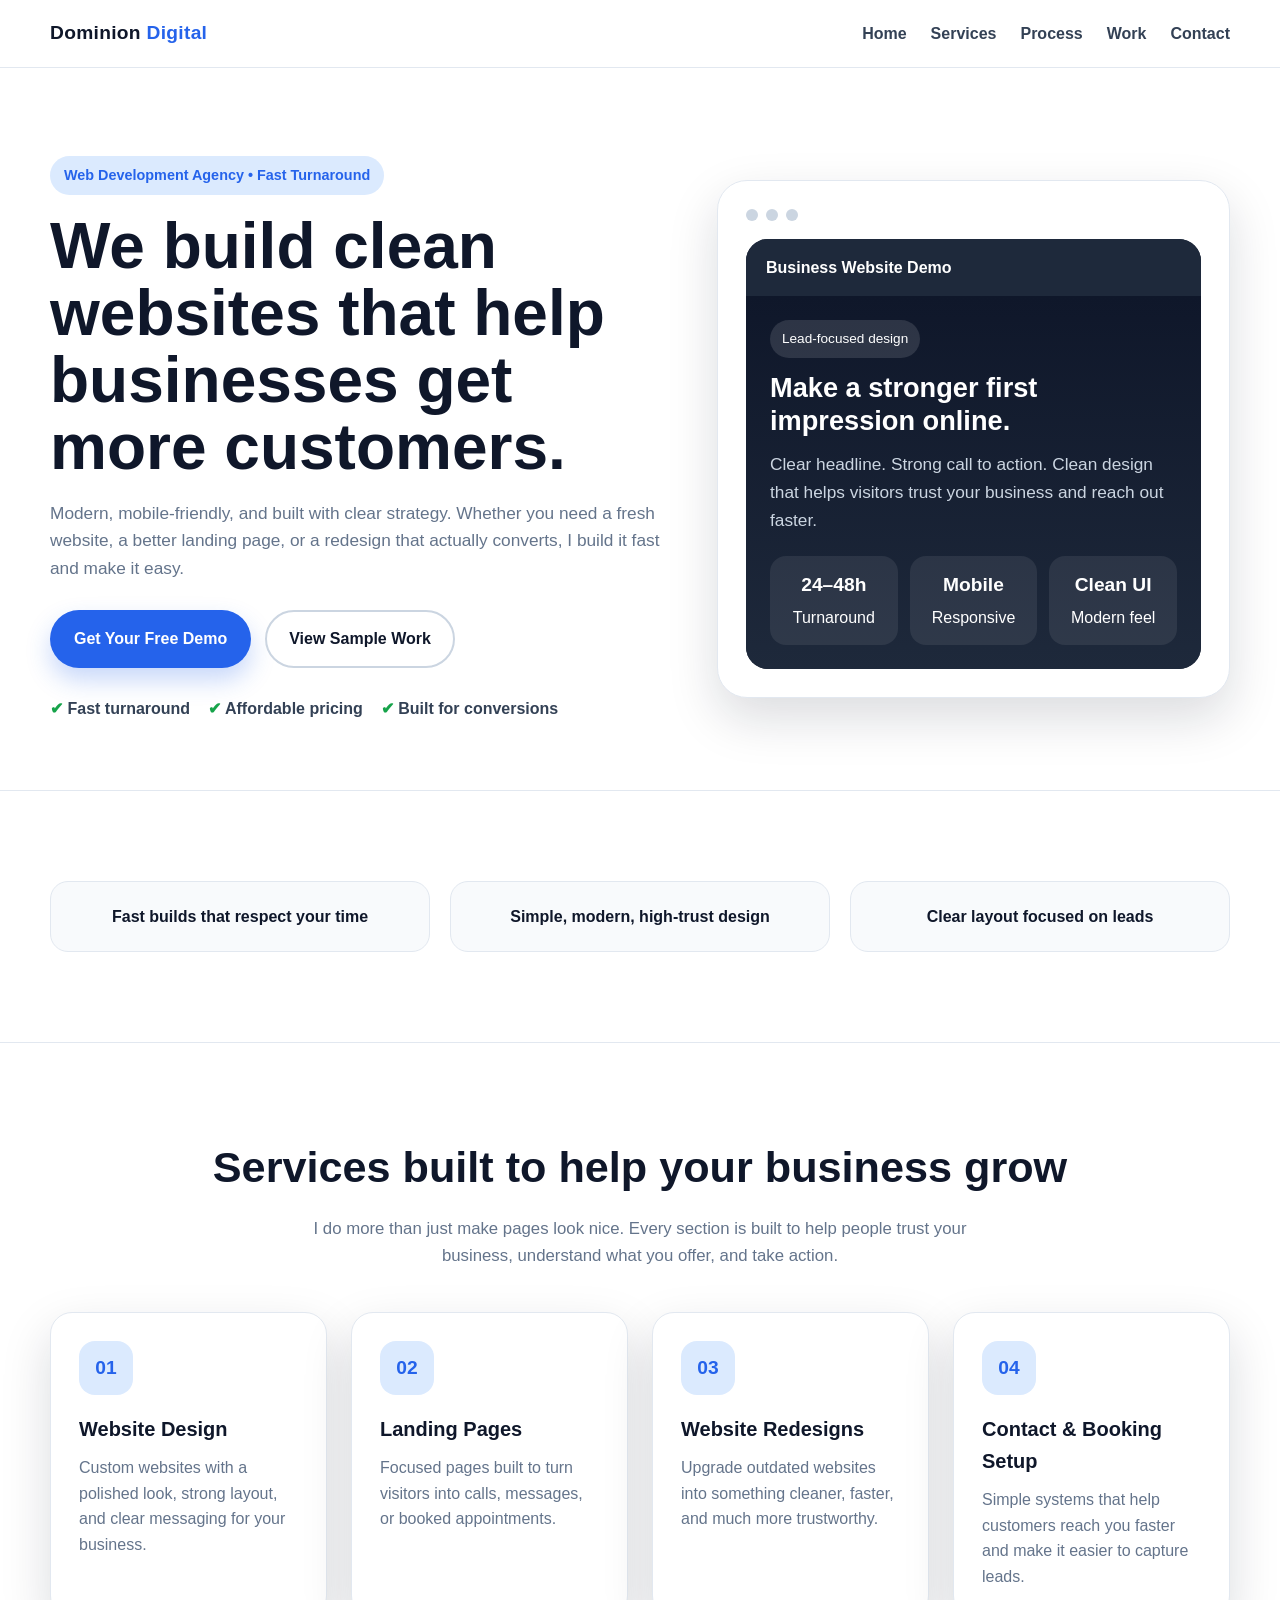
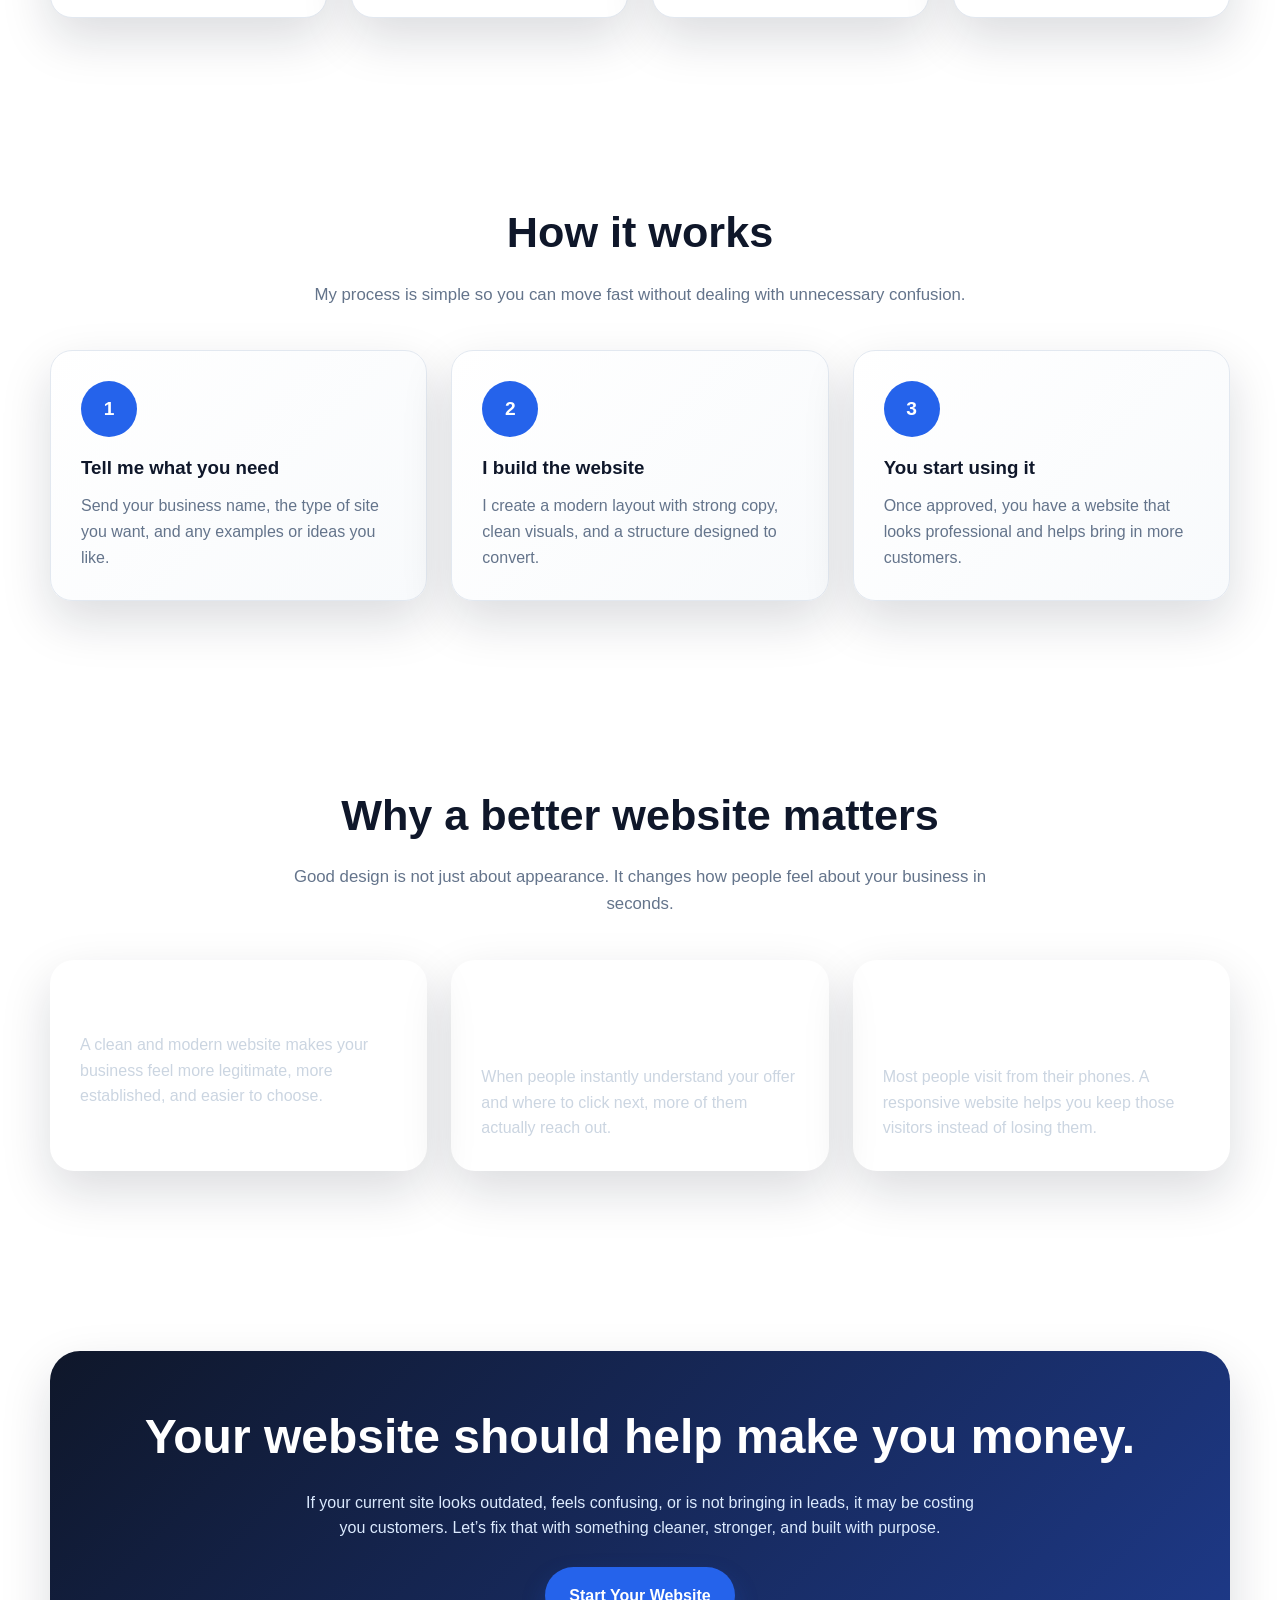
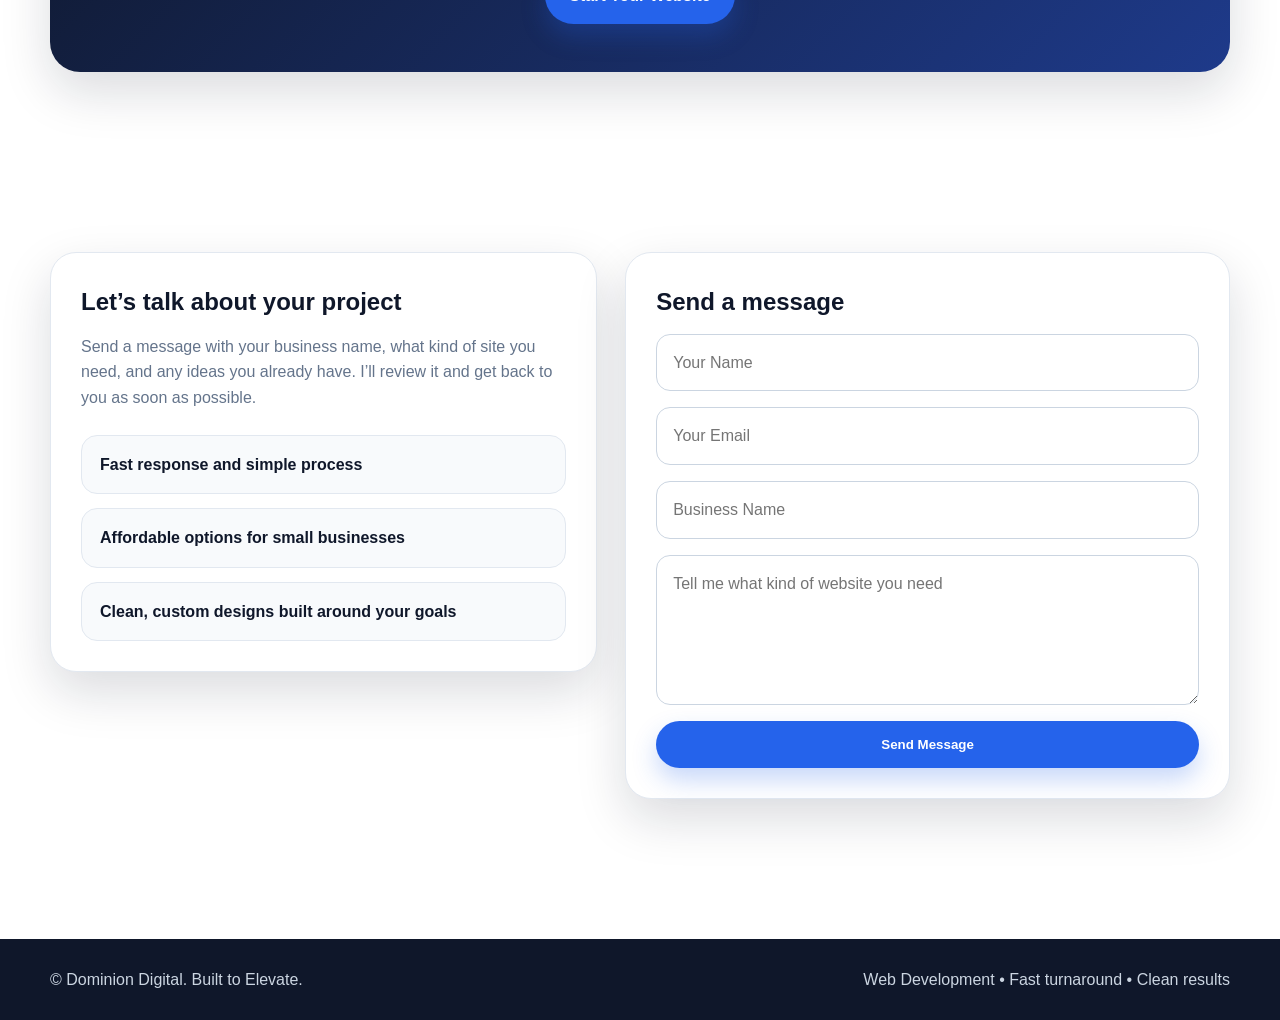
==== commit c476daa4: "Update index.html" ====
--- a/index.html
+++ b/index.html
@@ -401,6 +401,7 @@
     }
 
     .benefit h3 {
+      font-color: black;
       margin-bottom: 10px;
       font-size: 1.25rem;
     }
@@ -783,21 +784,7 @@
       </div>
     </div>
   </section>
-        </article>
-
-        <article class="portfolio-card">
-          <div class="portfolio-image" style="background: linear-gradient(135deg, #059669, #0f172a);">
-            <small>Service Business Demo</small>
-            <h3>Simple site built for trust and contact</h3>
-          </div>
-          <div class="portfolio-content">
-            <p>A clean homepage structure with service cards, proof sections, and an easy contact form.</p>
-            <div class="tag-row">
-              <span class="tag">Fast Build</span>
-              <span class="tag">Professional</span>
-              <span class="tag">Responsive</span>
-            </div>
-          </div>
+
         </article>
       </div>
     </div>
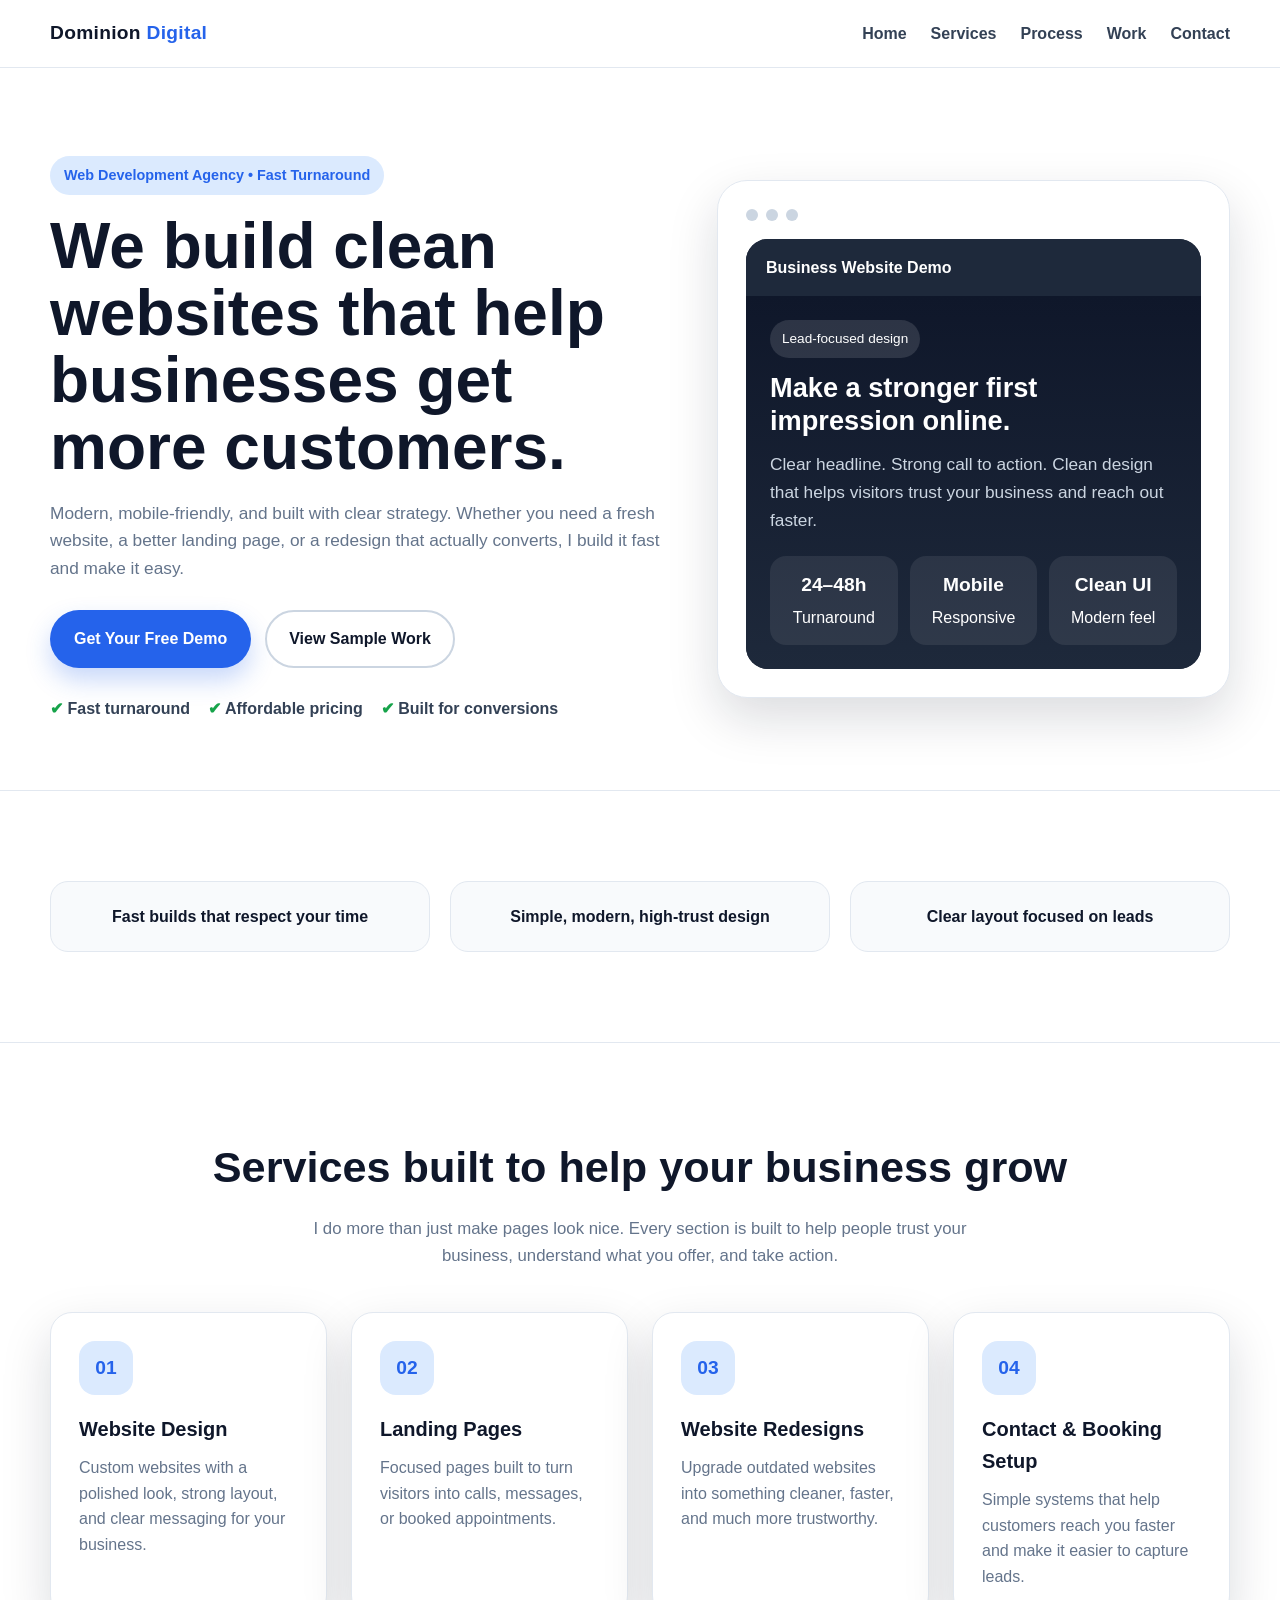
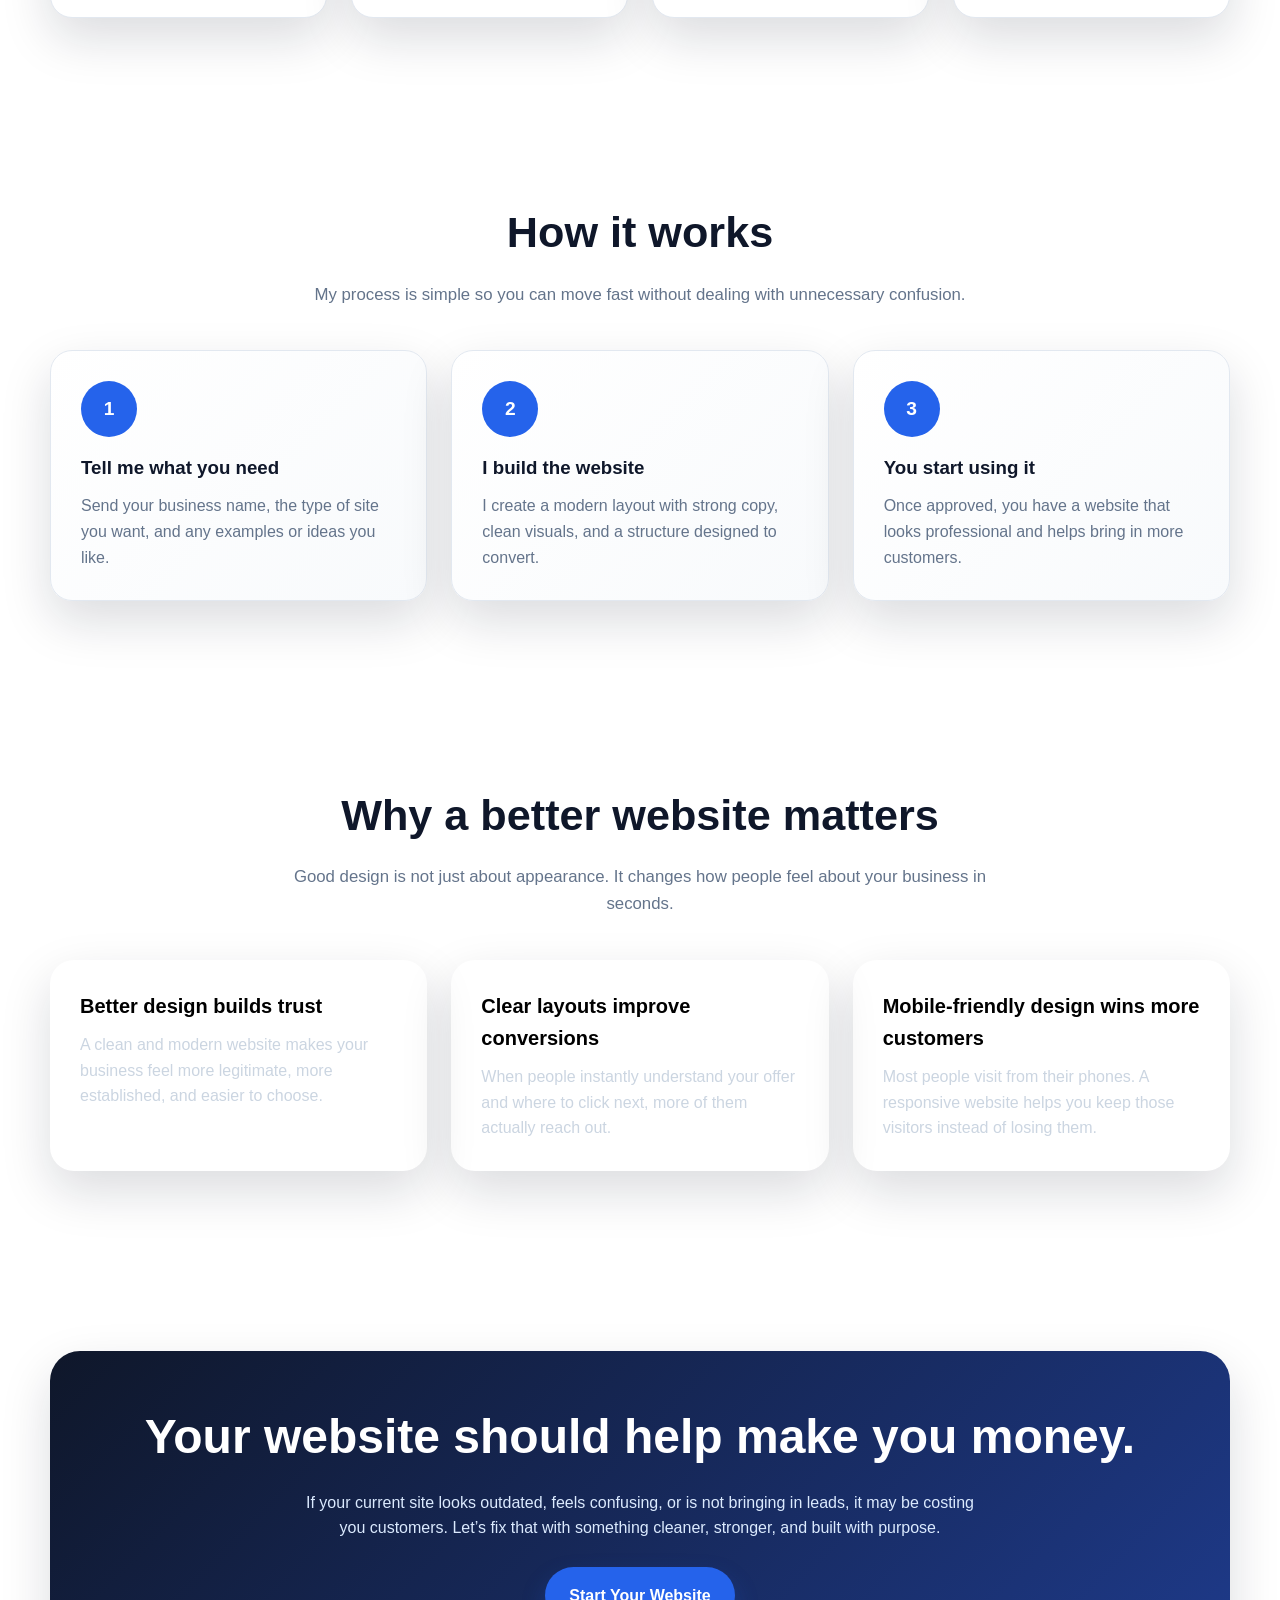
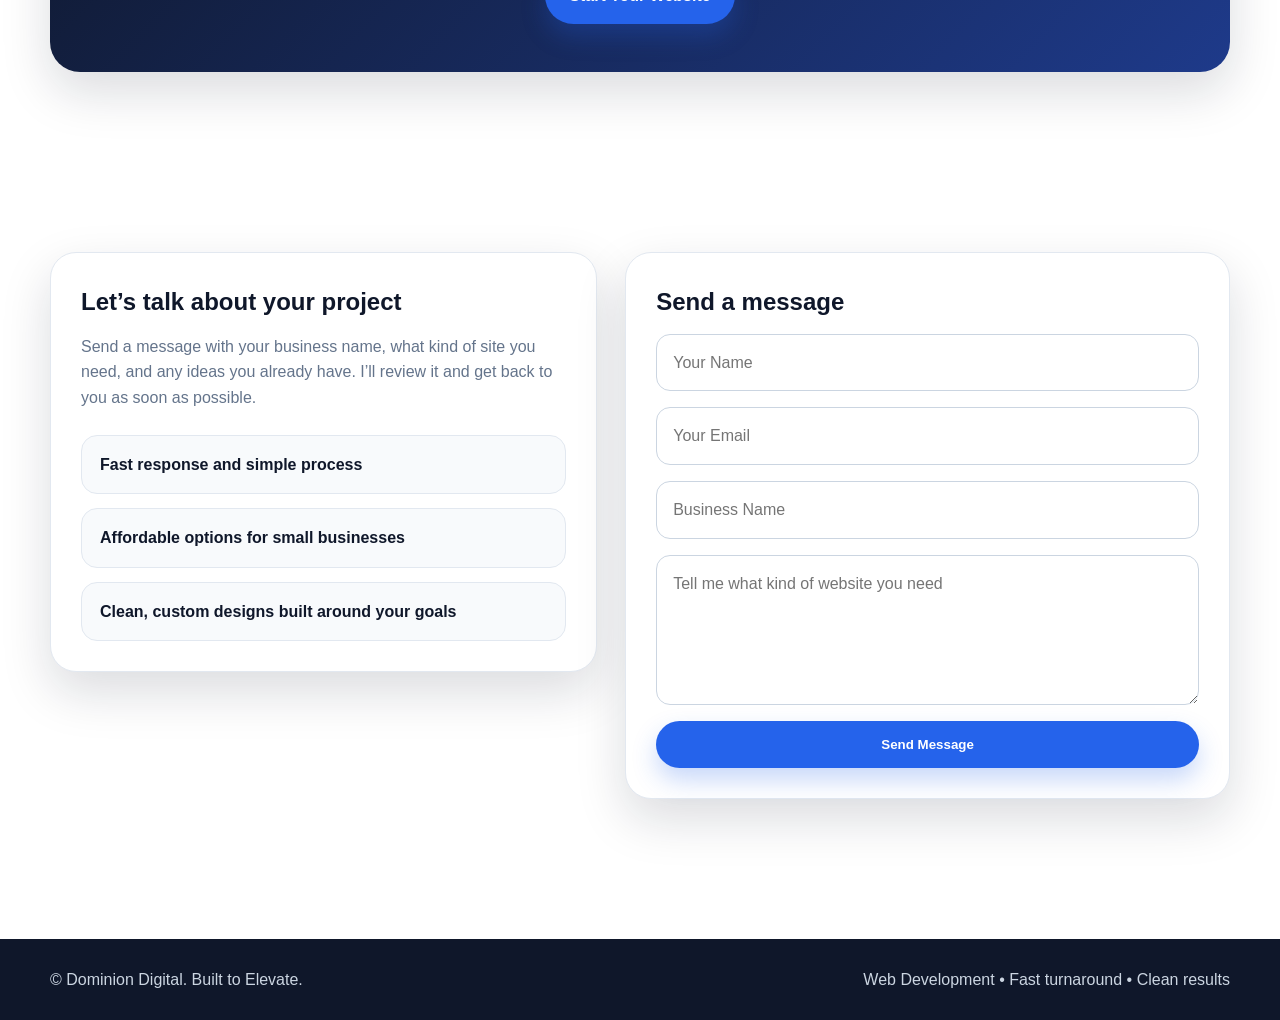
==== commit e2ffec7e: "Update index.html" ====
--- a/index.html
+++ b/index.html
@@ -401,7 +401,7 @@
     }
 
     .benefit h3 {
-      font-color: black;
+      color: black;
       margin-bottom: 10px;
       font-size: 1.25rem;
     }
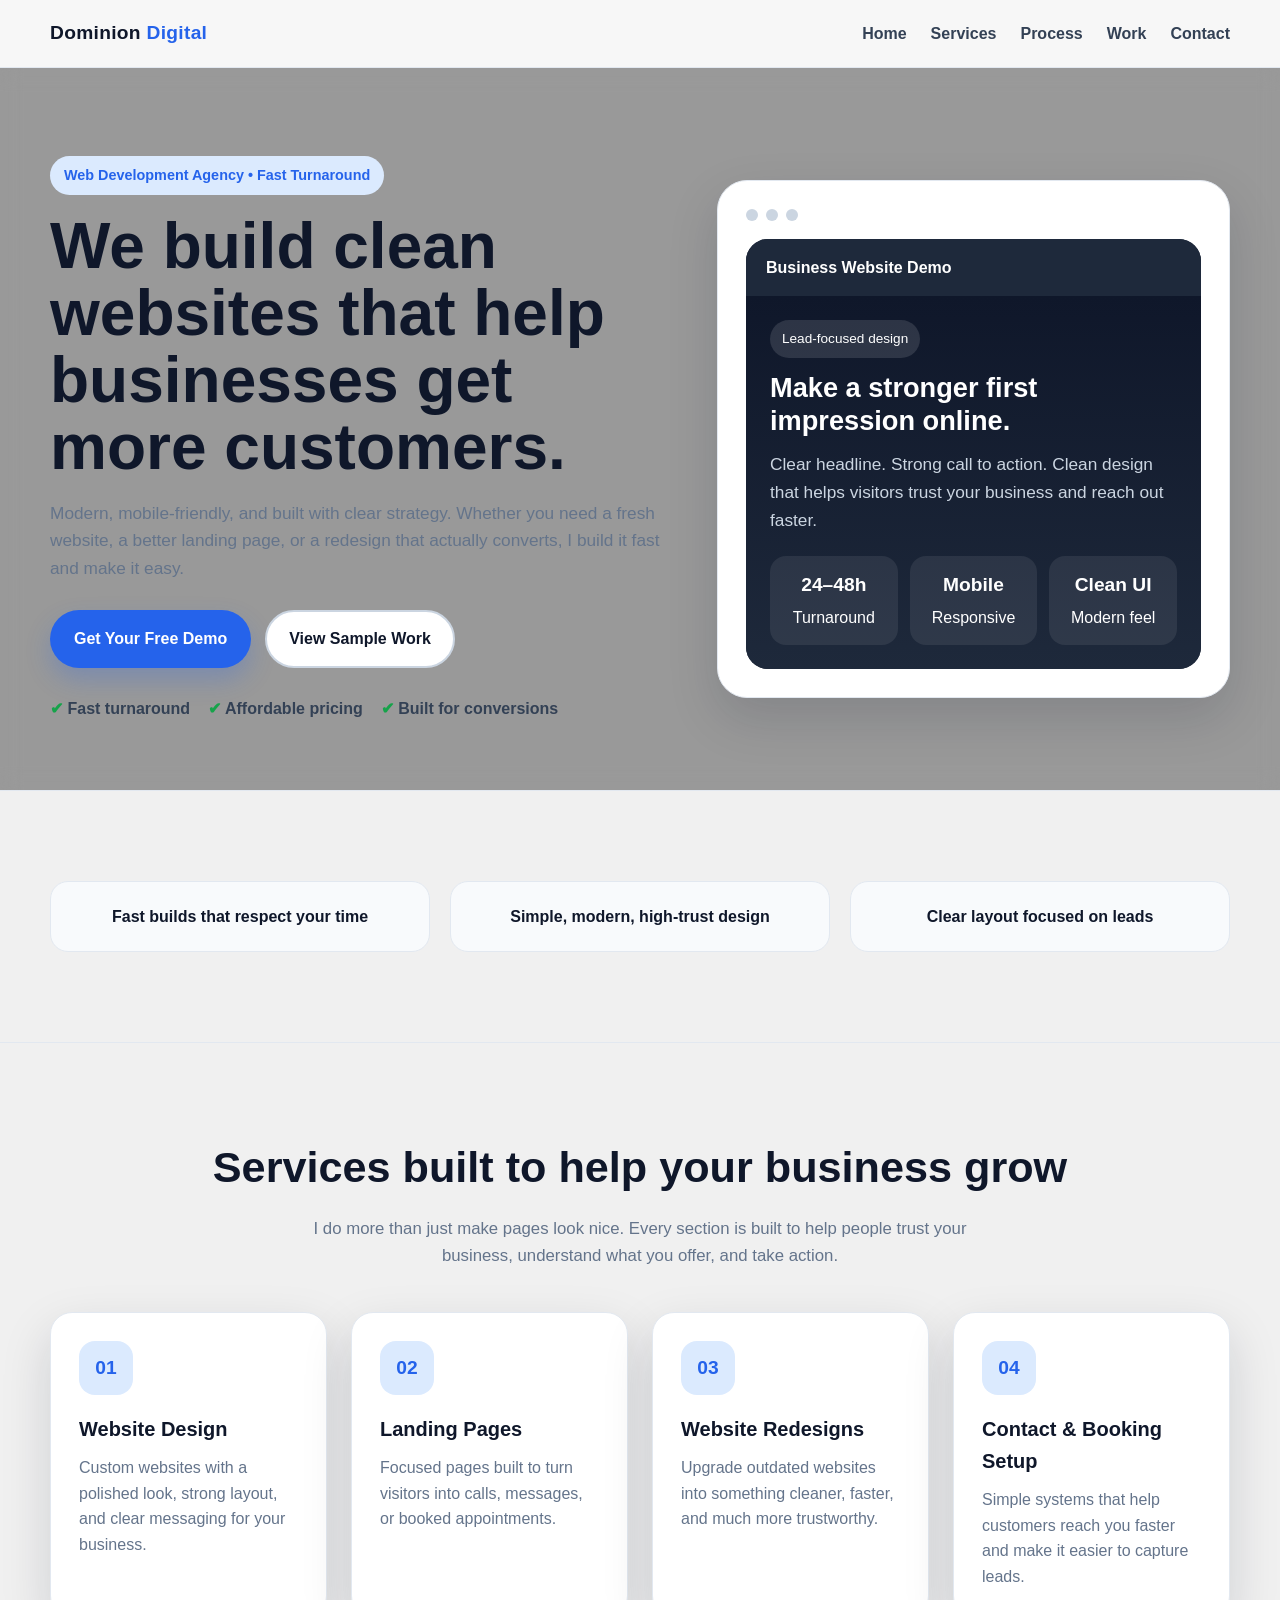
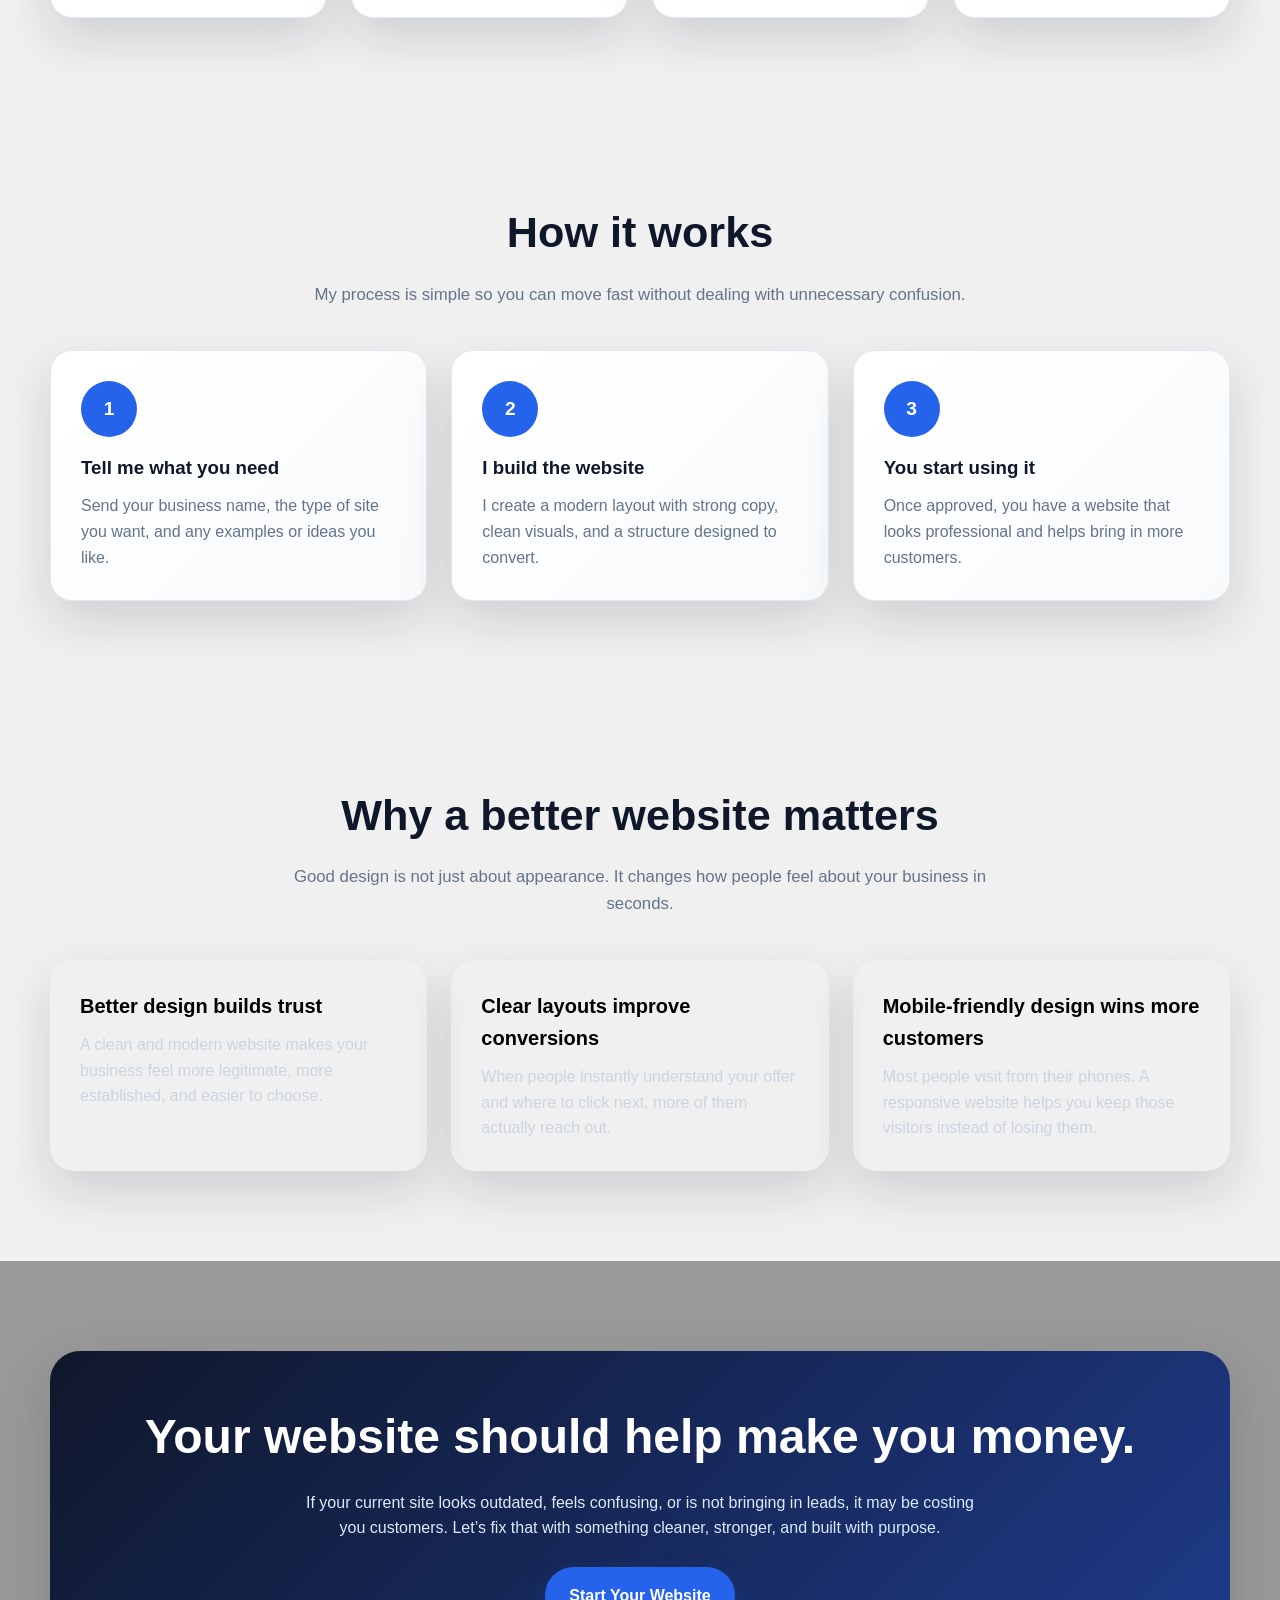
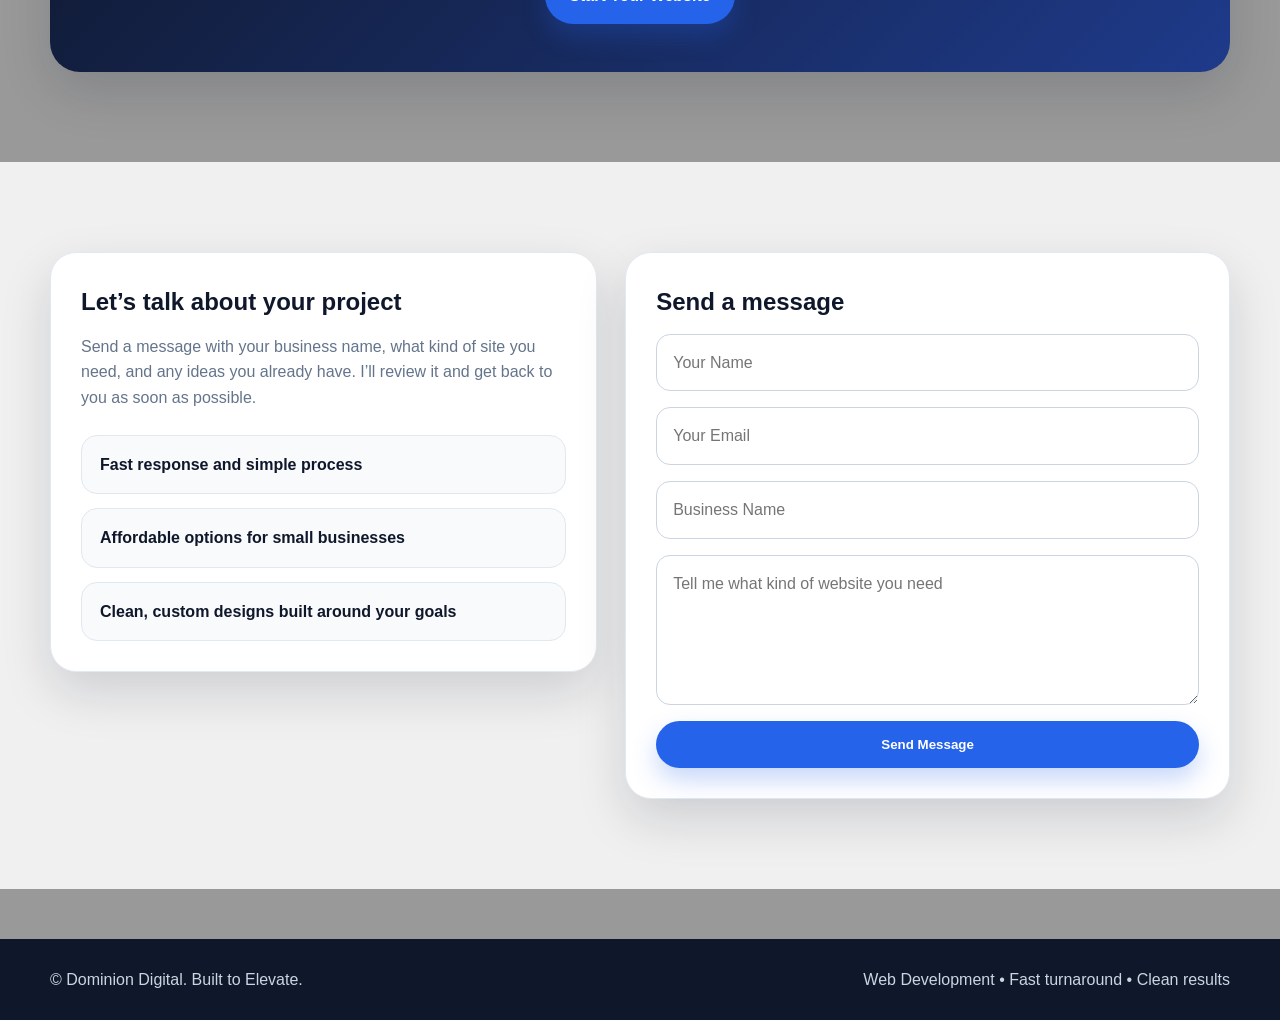
==== commit 57d290ec: "Update index.html" ====
--- a/index.html
+++ b/index.html
@@ -35,9 +35,23 @@
       font-family: Arial, Helvetica, sans-serif;
       color: var(--text);
       line-height: 1.6;
-      background: url("https://i.gifer.com/origin/a9/a9275d1c460581c5c60803aae0e03302_w200.gif") no-repeat center center;
-      background-size: cover;
-    }
+      background-color: rgba(0,0,0,0.4);
+    }
+    .video-bg {
+    position: fixed;
+    top: 0;
+    left: 0;
+    width: 100%;
+    height: 100%;
+    z-index: -1;
+    overflow: hidden;
+}
+
+.video-bg iframe {
+    width: 100vw;
+    height: 100vh;
+    pointer-events: none;
+}
 
     a {
       text-decoration: none;
@@ -621,6 +635,12 @@
   </style>
 </head>
 <body>
+  <div class="video-bg">
+    <iframe src="https://www.youtube.com/embed/kwmHaXUAa0M?autoplay=1&mute=1&loop=1&playlist=kwmHaXUAa0M"
+    frameborder="0"
+    allow="autoplay; encrypted-media"
+    allowfullscreen></iframe>
+</div>
   <header>
     <div class="container nav-wrap">
       <a href="#home" class="logo">Dominion <span>Digital</span></a>
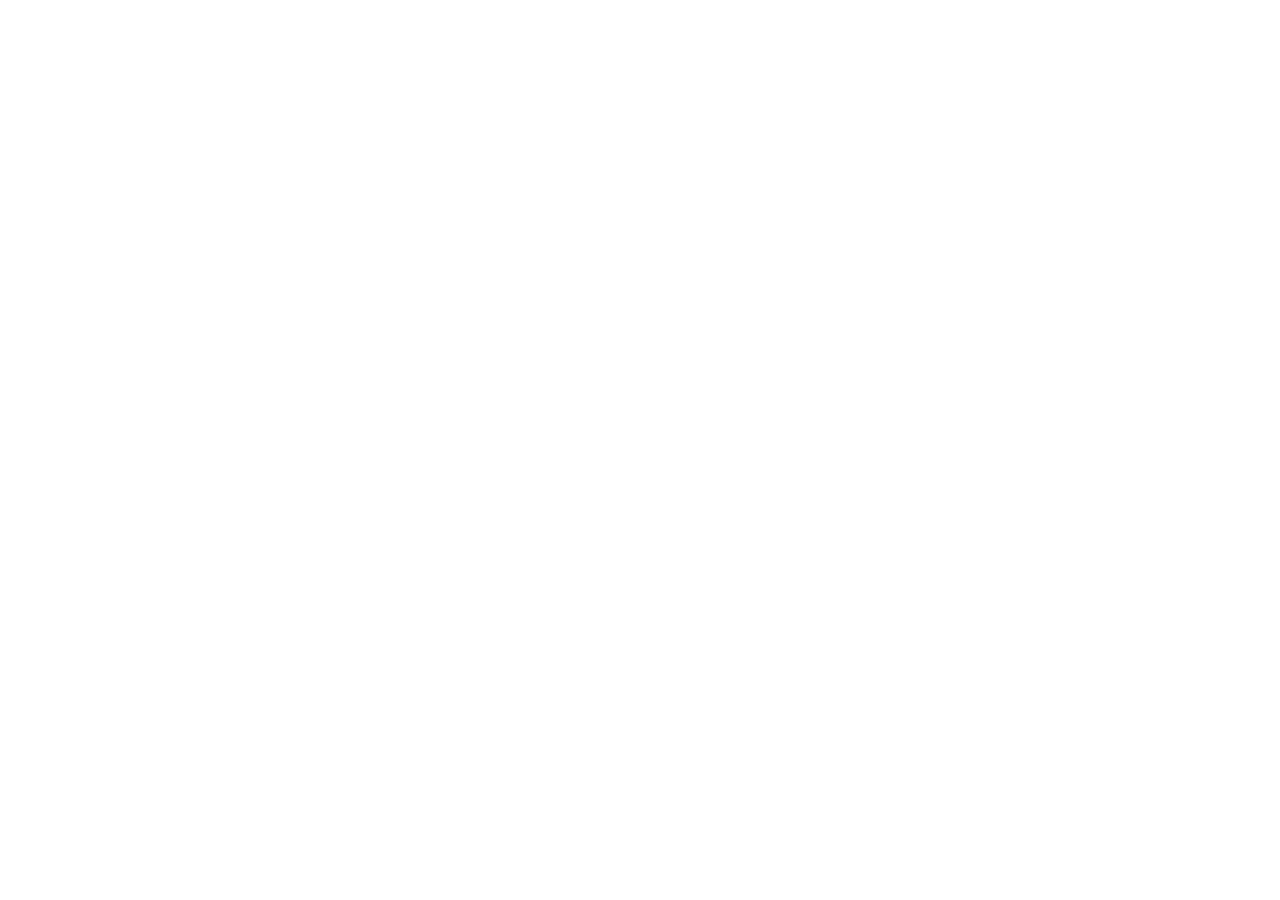
==== commit b698c396: "Add files via upload" ====
--- a/index.html
+++ b/index.html
@@ -1,862 +1,14 @@
-<!DOCTYPE html>
+<!doctype html>
 <html lang="en">
-<head>
-  <meta charset="UTF-8" />
-  <meta name="viewport" content="width=device-width, initial-scale=1.0" />
-  <title>Dominion Digital</title>
-  <style>
-    * {
-      margin: 0;
-      padding: 0;
-      box-sizing: border-box;
-    }
-
-    :root {
-      /*
-      --bg: #0f172a;
-      --bg-soft: #111827; */
-      --card: #ffffff;
-      --text: #0f172a;
-      --muted: #64748b;
-      --light: #e2e8f0;
-      --accent: #2563eb;
-      --accent-dark: #1d4ed8;
-      --success: #16a34a;
-      --shadow: 0 20px 50px rgba(15, 23, 42, 0.15);
-      --radius: 22px;
-      --max: 1180px;
-    }
-
-    html {
-      scroll-behavior: smooth;
-    }
-
-    body {
-      font-family: Arial, Helvetica, sans-serif;
-      color: var(--text);
-      line-height: 1.6;
-      background-color: rgba(0,0,0,0.4);
-    }
-    .video-bg {
-    position: fixed;
-    top: 0;
-    left: 0;
-    width: 100%;
-    height: 100%;
-    z-index: -1;
-    overflow: hidden;
-}
-
-.video-bg iframe {
-    width: 100vw;
-    height: 100vh;
-    pointer-events: none;
-}
-
-    a {
-      text-decoration: none;
-      color: inherit;
-    }
-
-    .container {
-      width: min(var(--max), calc(100% - 2rem));
-      margin: 0 auto;
-    }
-
-    .btn {
-      display: inline-block;
-      padding: 14px 22px;
-      border-radius: 999px;
-      font-weight: 700;
-      transition: 0.25s ease;
-      border: 2px solid transparent;
-    }
-
-    .btn-primary {
-      background: var(--accent);
-      color: white;
-      box-shadow: 0 12px 25px rgba(37, 99, 235, 0.25);
-    }
-
-    .btn-primary:hover {
-      background: var(--accent-dark);
-      transform: translateY(-2px);
-    }
-
-    .btn-secondary {
-      background: white;
-      color: var(--text);
-      border-color: #cbd5e1;
-    }
-
-    .btn-secondary:hover {
-      transform: translateY(-2px);
-      border-color: var(--accent);
-      color: var(--accent);
-    }
-
-    .section {
-      background: url("https://i.gifer.com/origin/a9/a9275d1c460581c5c60803aae0e03302_w200.gif") no-repeat bottom;
-      background-size: 100% auto;
-    }
-
-    .section-title {
-      font-size: clamp(2rem, 4vw, 2.7rem);
-      margin-bottom: 14px;
-      text-align: center;
-    }
-
-    .section-text {
-      max-width: 720px;
-      margin: 0 auto 42px;
-      color: var(--muted);
-      text-align: center;
-      font-size: 1.05rem;
-    }
-
-    header {
-      position: sticky;
-      top: 0;
-      z-index: 100;
-      background: rgba(255, 255, 255, 0.92);
-      backdrop-filter: blur(12px);
-      border-bottom: 1px solid #e2e8f0;
-    }
-
-    .nav-wrap {
-      display: flex;
-      align-items: center;
-      justify-content: space-between;
-      padding: 18px 0;
-      gap: 20px;
-    }
-
-    .logo {
-      font-size: 1.2rem;
-      font-weight: 800;
-      letter-spacing: 0.3px;
-    }
-
-    .logo span {
-      color: var(--accent);
-    }
-
-    nav {
-      display: flex;
-      gap: 24px;
-      align-items: center;
-      flex-wrap: wrap;
-    }
-
-    nav a {
-      color: #334155;
-      font-weight: 600;
-    }
-
-    nav a:hover {
-      color: var(--accent);
-    }
-
-    .hero {
-      backdrop-filter: blur(10px);
-      padding: 88px 0 68px;
-      overflow: hidden;
-    }
-
-    .hero-grid {
-      display: grid;
-      grid-template-columns: 1.1fr 0.9fr;
-      align-items: center;
-      gap: 40px;
-    }
-
-    .eyebrow {
-      display: inline-block;
-      background: #dbeafe;
-      color: var(--accent);
-      padding: 8px 14px;
-      border-radius: 999px;
-      font-size: 0.9rem;
-      font-weight: 700;
-      margin-bottom: 18px;
-    }
-
-    .hero h1 {
-      font-size: clamp(2.5rem, 5vw, 4.4rem);
-      line-height: 1.05;
-      margin-bottom: 18px;
-    }
-
-    .hero p {
-      font-size: 1.08rem;
-      color: var(--muted);
-      max-width: 620px;
-      margin-bottom: 28px;
-    }
-
-    .hero-actions {
-      display: flex;
-      gap: 14px;
-      flex-wrap: wrap;
-      margin-bottom: 28px;
-    }
-
-    .mini-proof {
-      display: flex;
-      flex-wrap: wrap;
-      gap: 18px;
-      color: #334155;
-      font-weight: 600;
-    }
-
-    .mini-proof span::before {
-      content: "✔ ";
-      color: var(--success);
-    }
-
-    .hero-card {
-      background: white;
-      border-radius: 30px;
-      padding: 28px;
-      box-shadow: var(--shadow);
-      border: 1px solid #e2e8f0;
-    }
-
-    .browser-bar {
-      display: flex;
-      gap: 8px;
-      margin-bottom: 18px;
-    }
-
-    .browser-bar span {
-      width: 12px;
-      height: 12px;
-      border-radius: 50%;
-      background: #cbd5e1;
-    }
-
-    .mockup {
-      border-radius: 22px;
-      overflow: hidden;
-      background: #0f172a;
-    }
-
-    .mockup-top {
-      background: #1e293b;
-      color: white;
-      padding: 16px 20px;
-      font-weight: 700;
-    }
-
-    .mockup-body {
-      padding: 24px;
-      background: linear-gradient(180deg, #0f172a, #1e293b);
-      color: white;
-    }
-
-    .mockup-badge {
-      display: inline-block;
-      background: rgba(255,255,255,0.12);
-      padding: 8px 12px;
-      border-radius: 999px;
-      font-size: 0.85rem;
-      margin-bottom: 14px;
-    }
-
-    .mockup h3 {
-      font-size: 1.7rem;
-      line-height: 1.2;
-      margin-bottom: 14px;
-    }
-
-    .mockup p {
-      color: #cbd5e1;
-      margin-bottom: 22px;
-    }
-
-    .mockup-stats {
-      display: grid;
-      grid-template-columns: repeat(3, 1fr);
-      gap: 12px;
-    }
-
-    .mockup-stats div {
-      background: rgba(255,255,255,0.08);
-      border-radius: 16px;
-      padding: 14px;
-      text-align: center;
-    }
-
-    .mockup-stats strong {
-      display: block;
-      font-size: 1.2rem;
-      margin-bottom: 4px;
-    }
-
-    .proof {
-      padding: 28px 0;
-      border-top: 1px solid #e2e8f0;
-      border-bottom: 1px solid #e2e8f0;
-    }
-
-    .proof-row {
-      display: grid;
-      grid-template-columns: repeat(3, 1fr);
-      gap: 20px;
-    }
-
-    .proof-item {
-      background: #f8fafc;
-      border: 1px solid #e2e8f0;
-      padding: 22px;
-      border-radius: 18px;
-      text-align: center;
-      font-weight: 700;
-    }
-
-    .proof,
-    .services,
-    .process,
-    .benefits,
-    .portfolio,
-    .contact {
-      background: rgb(255, 255, 255, 0.85);
-      padding: 90px 0;
-    }
-
-    .cards {
-      display: grid;
-      grid-template-columns: repeat(4, 1fr);
-      gap: 24px;
-    }
-
-    .card {
-      background: white;
-      border-radius: var(--radius);
-      padding: 28px;
-      box-shadow: var(--shadow);
-      border: 1px solid #e2e8f0;
-      transition: 0.25s ease;
-    }
-
-    .card:hover {
-      transform: translateY(-6px);
-    }
-
-    .icon {
-      width: 54px;
-      height: 54px;
-      border-radius: 16px;
-      display: grid;
-      place-items: center;
-      background: #dbeafe;
-      color: var(--accent);
-      font-size: 1.2rem;
-      font-weight: 800;
-      margin-bottom: 18px;
-    }
-
-    .card h3 {
-      margin-bottom: 10px;
-      font-size: 1.25rem;
-    }
-
-    .card p {
-      color: var(--muted);
-    }
-
-    .process-wrap {
-      display: grid;
-      grid-template-columns: repeat(3, 1fr);
-      gap: 24px;
-    }
-
-    .step {
-      background: linear-gradient(135deg, white, #f8fafc);
-      border-radius: 22px;
-      border: 1px solid #e2e8f0;
-      box-shadow: var(--shadow);
-      padding: 30px;
-    }
-
-    .step-number {
-      width: 56px;
-      height: 56px;
-      border-radius: 50%;
-      display: grid;
-      place-items: center;
-      font-size: 1.2rem;
-      font-weight: 800;
-      color: white;
-      background: var(--accent);
-      margin-bottom: 16px;
-    }
-
-    .step h3 {
-      margin-bottom: 10px;
-    }
-
-    .step p {
-      color: var(--muted);
-    }
-
-    .benefit-grid {
-      display: grid;
-      grid-template-columns: repeat(3, 1fr);
-      gap: 24px;
-    }
-
-    .benefit {
-      background: var(--bg);
-      color: white;
-      border-radius: 24px;
-      padding: 30px;
-      box-shadow: var(--shadow);
-    }
-
-    .benefit h3 {
-      color: black;
-      margin-bottom: 10px;
-      font-size: 1.25rem;
-    }
-
-    .benefit p {
-      color: #cbd5e1;
-    }
-
-    .portfolio-grid {
-      display: grid;
-      grid-template-columns: repeat(2, 1fr);
-      gap: 24px;
-    }
-
-    .portfolio-card {
-      background: white;
-      border-radius: 24px;
-      overflow: hidden;
-      box-shadow: var(--shadow);
-      border: 1px solid #e2e8f0;
-    }
-
-    .portfolio-image {
-      height: 220px;
-      background: linear-gradient(135deg, #2563eb, #7c3aed);
-      padding: 28px;
-      color: white;
-      display: flex;
-      flex-direction: column;
-      justify-content: end;
-    }
-
-    .portfolio-image small {
-      opacity: 0.85;
-      margin-bottom: 10px;
-    }
-
-    .portfolio-content {
-      padding: 24px;
-    }
-
-    .portfolio-content p {
-      color: var(--muted);
-      margin: 8px 0 16px;
-    }
-
-    .tag-row {
-      display: flex;
-      gap: 10px;
-      flex-wrap: wrap;
-    }
-
-    .tag {
-      padding: 8px 12px;
-      border-radius: 999px;
-      background: #eff6ff;
-      color: var(--accent);
-      font-size: 0.85rem;
-      font-weight: 700;
-    }
-
-    .cta {
-      padding: 90px 0;
-    }
-
-    .cta-box {
-      background: linear-gradient(135deg, #0f172a, #1e3a8a);
-      color: white;
-      border-radius: 30px;
-      padding: 48px;
-      text-align: center;
-      box-shadow: var(--shadow);
-    }
-
-    .cta-box h2 {
-      font-size: clamp(2rem, 4vw, 3rem);
-      margin-bottom: 14px;
-    }
-
-    .cta-box p {
-      max-width: 680px;
-      margin: 0 auto 26px;
-      color: #dbeafe;
-    }
-
-    .contact-wrap {
-      display: grid;
-      grid-template-columns: 0.95fr 1.05fr;
-      gap: 28px;
-      align-items: start;
-    }
-
-    .contact-info,
-    .contact-form {
-      background: white;
-      border-radius: 26px;
-      padding: 30px;
-      border: 1px solid #e2e8f0;
-      box-shadow: var(--shadow);
-    }
-
-    .contact-info h3,
-    .contact-form h3 {
-      font-size: 1.5rem;
-      margin-bottom: 12px;
-    }
-
-    .contact-info p {
-      color: var(--muted);
-      margin-bottom: 18px;
-    }
-
-    .contact-points {
-      display: grid;
-      gap: 14px;
-      margin-top: 24px;
-    }
-
-    .contact-point {
-      padding: 16px 18px;
-      border-radius: 16px;
-      background: #f8fafc;
-      border: 1px solid #e2e8f0;
-      font-weight: 600;
-    }
-
-    form {
-      display: grid;
-      gap: 16px;
-    }
-
-    input,
-    textarea {
-      width: 100%;
-      padding: 15px 16px;
-      border-radius: 14px;
-      border: 1px solid #cbd5e1;
-      font: inherit;
-      outline: none;
-      transition: 0.2s ease;
-      background: #fff;
-    }
-
-    input:focus,
-    textarea:focus {
-      border-color: var(--accent);
-      box-shadow: 0 0 0 4px rgba(37, 99, 235, 0.12);
-    }
-
-    textarea {
-      min-height: 150px;
-      resize: vertical;
-    }
-
-    footer {
-      background: #0f172a;
-      color: #cbd5e1;
-      padding: 28px 0;
-      margin-top: 50px;
-    }
-
-    .footer-row {
-      display: flex;
-      justify-content: space-between;
-      gap: 18px;
-      flex-wrap: wrap;
-      align-items: center;
-    }
-
-    @media (max-width: 1024px) {
-      .hero-grid,
-      .contact-wrap,
-      .cards,
-      .proof-row,
-      .benefit-grid,
-      .process-wrap,
-      .portfolio-grid {
-        grid-template-columns: repeat(2, 1fr);
-      }
-    }
-
-    @media (max-width: 768px) {
-      .nav-wrap {
-        flex-direction: column;
-        align-items: flex-start;
-      }
-
-      nav {
-        gap: 14px;
-      }
-
-      .hero-grid,
-      .cards,
-      .proof-row,
-      .benefit-grid,
-      .process-wrap,
-      .portfolio-grid,
-      .contact-wrap,
-      .mockup-stats {
-        grid-template-columns: 1fr;
-      }
-
-      .hero {
-        padding-top: 64px;
-      }
-
-      .cta-box,
-      .contact-info,
-      .contact-form,
-      .hero-card,
-      .card,
-      .step,
-      .benefit {
-        padding: 24px;
-      }
-    }
-  </style>
-</head>
-<body>
-  <div class="video-bg">
-    <iframe src="https://www.youtube.com/embed/kwmHaXUAa0M?autoplay=1&mute=1&loop=1&playlist=kwmHaXUAa0M"
-    frameborder="0"
-    allow="autoplay; encrypted-media"
-    allowfullscreen></iframe>
-</div>
-  <header>
-    <div class="container nav-wrap">
-      <a href="#home" class="logo">Dominion <span>Digital</span></a>
-      <nav>
-        <a href="#home">Home</a>
-        <a href="#services">Services</a>
-        <a href="#process">Process</a>
-        <a href="#portfolio">Work</a>
-        <a href="#contact">Contact</a>
-      </nav>
-    </div>
-  </header>
-
-  <section class="hero" id="home">
-    <div class="container hero-grid">
-      <div>
-        <div class="eyebrow">Web Development Agency • Fast Turnaround</div>
-        <h1>We build clean websites that help businesses get more customers.</h1>
-        <p>
-          Modern, mobile-friendly, and built with clear strategy. Whether you need a fresh website,
-          a better landing page, or a redesign that actually converts, I build it fast and make it easy.
-        </p>
-        <div class="hero-actions">
-          <a href="#contact" class="btn btn-primary">Get Your Free Demo</a>
-          <a href="#portfolio" class="btn btn-secondary">View Sample Work</a>
-        </div>
-        <div class="mini-proof">
-          <span>Fast turnaround</span>
-          <span>Affordable pricing</span>
-          <span>Built for conversions</span>
-        </div>
-      </div>
-
-      <div class="hero-card">
-        <div class="browser-bar">
-          <span></span><span></span><span></span>
-        </div>
-        <div class="mockup">
-          <div class="mockup-top">Business Website Demo</div>
-          <div class="mockup-body">
-            <div class="mockup-badge">Lead-focused design</div>
-            <h3>Make a stronger first impression online.</h3>
-            <p>
-              Clear headline. Strong call to action. Clean design that helps visitors trust your business and reach out faster.
-            </p>
-            <div class="mockup-stats">
-              <div>
-                <strong>24–48h</strong>
-                <span>Turnaround</span>
-              </div>
-              <div>
-                <strong>Mobile</strong>
-                <span>Responsive</span>
-              </div>
-              <div>
-                <strong>Clean UI</strong>
-                <span>Modern feel</span>
-              </div>
-            </div>
-          </div>
-        </div>
-      </div>
-    </div>
-  </section>
-
-  <section class="proof">
-    <div class="container proof-row">
-      <div class="proof-item">Fast builds that respect your time</div>
-      <div class="proof-item">Simple, modern, high-trust design</div>
-      <div class="proof-item">Clear layout focused on leads</div>
-    </div>
-  </section>
-
-  <section class="services" id="services">
-    <div class="container">
-      <h2 class="section-title">Services built to help your business grow</h2>
-      <p class="section-text">
-        I do more than just make pages look nice. Every section is built to help people trust your business,
-        understand what you offer, and take action.
-      </p>
-
-      <div class="cards">
-        <article class="card">
-          <div class="icon">01</div>
-          <h3>Website Design</h3>
-          <p>Custom websites with a polished look, strong layout, and clear messaging for your business.</p>
-        </article>
-
-        <article class="card">
-          <div class="icon">02</div>
-          <h3>Landing Pages</h3>
-          <p>Focused pages built to turn visitors into calls, messages, or booked appointments.</p>
-        </article>
-
-        <article class="card">
-          <div class="icon">03</div>
-          <h3>Website Redesigns</h3>
-          <p>Upgrade outdated websites into something cleaner, faster, and much more trustworthy.</p>
-        </article>
-
-        <article class="card">
-          <div class="icon">04</div>
-          <h3>Contact & Booking Setup</h3>
-          <p>Simple systems that help customers reach you faster and make it easier to capture leads.</p>
-        </article>
-      </div>
-    </div>
-  </section>
-
-  <section class="process" id="process">
-    <div class="container">
-      <h2 class="section-title">How it works</h2>
-      <p class="section-text">
-        My process is simple so you can move fast without dealing with unnecessary confusion.
-      </p>
-
-      <div class="process-wrap">
-        <article class="step">
-          <div class="step-number">1</div>
-          <h3>Tell me what you need</h3>
-          <p>Send your business name, the type of site you want, and any examples or ideas you like.</p>
-        </article>
-
-        <article class="step">
-          <div class="step-number">2</div>
-          <h3>I build the website</h3>
-          <p>I create a modern layout with strong copy, clean visuals, and a structure designed to convert.</p>
-        </article>
-
-        <article class="step">
-          <div class="step-number">3</div>
-          <h3>You start using it</h3>
-          <p>Once approved, you have a website that looks professional and helps bring in more customers.</p>
-        </article>
-      </div>
-    </div>
-  </section>
-
-  <section class="benefits">
-    <div class="container">
-      <h2 class="section-title">Why a better website matters</h2>
-      <p class="section-text">
-        Good design is not just about appearance. It changes how people feel about your business in seconds.
-      </p>
-
-      <div class="benefit-grid">
-        <article class="benefit">
-          <h3>Better design builds trust</h3>
-          <p>A clean and modern website makes your business feel more legitimate, more established, and easier to choose.</p>
-        </article>
-
-        <article class="benefit">
-          <h3>Clear layouts improve conversions</h3>
-          <p>When people instantly understand your offer and where to click next, more of them actually reach out.</p>
-        </article>
-
-        <article class="benefit">
-          <h3>Mobile-friendly design wins more customers</h3>
-          <p>Most people visit from their phones. A responsive website helps you keep those visitors instead of losing them.</p>
-        </article>
-      </div>
-    </div>
-  </section>
-
-        </article>
-      </div>
-    </div>
-  </section>
-
-  <section class="cta">
-    <div class="container">
-      <div class="cta-box">
-        <h2>Your website should help make you money.</h2>
-        <p>
-          If your current site looks outdated, feels confusing, or is not bringing in leads, it may be costing you customers.
-          Let’s fix that with something cleaner, stronger, and built with purpose.
-        </p>
-        <a href="#contact" class="btn btn-primary">Start Your Website</a>
-      </div>
-    </div>
-  </section>
-
-  <section class="contact" id="contact">
-    <div class="container contact-wrap">
-      <div class="contact-info">
-        <h3>Let’s talk about your project</h3>
-        <p>
-          Send a message with your business name, what kind of site you need, and any ideas you already have.
-          I’ll review it and get back to you as soon as possible.
-        </p>
-
-        <div class="contact-points">
-          <div class="contact-point">Fast response and simple process</div>
-          <div class="contact-point">Affordable options for small businesses</div>
-          <div class="contact-point">Clean, custom designs built around your goals</div>
-        </div>
-      </div>
-
-      <div class="contact-form">
-        <h3>Send a message</h3>
-        <form>
-          <input type="text" placeholder="Your Name" required />
-          <input type="email" placeholder="Your Email" required />
-          <input type="text" placeholder="Business Name" />
-          <textarea placeholder="Tell me what kind of website you need"></textarea>
-          <button type="submit" class="btn btn-primary">Send Message</button>
-        </form>
-      </div>
-    </div>
-  </section>
-
-  <footer>
-    <div class="container footer-row">
-      <p>© Dominion Digital. Built to Elevate.</p>
-      <p>Web Development • Fast turnaround • Clean results</p>
-    </div>
-  </footer>
-</body>
+  <head>
+    <meta charset="UTF-8" />
+    <link rel="icon" type="image/svg+xml" href="https://base44.com/logo_v2.svg" />
+    <meta name="viewport" content="width=device-width, initial-scale=1.0" />
+    <link rel="manifest" href="/manifest.json" />
+    <title>Base44 APP</title>
+  </head>
+  <body>
+    <div id="root"></div>
+    <script type="module" src="/src/main.jsx"></script>
+  </body>
 </html>
